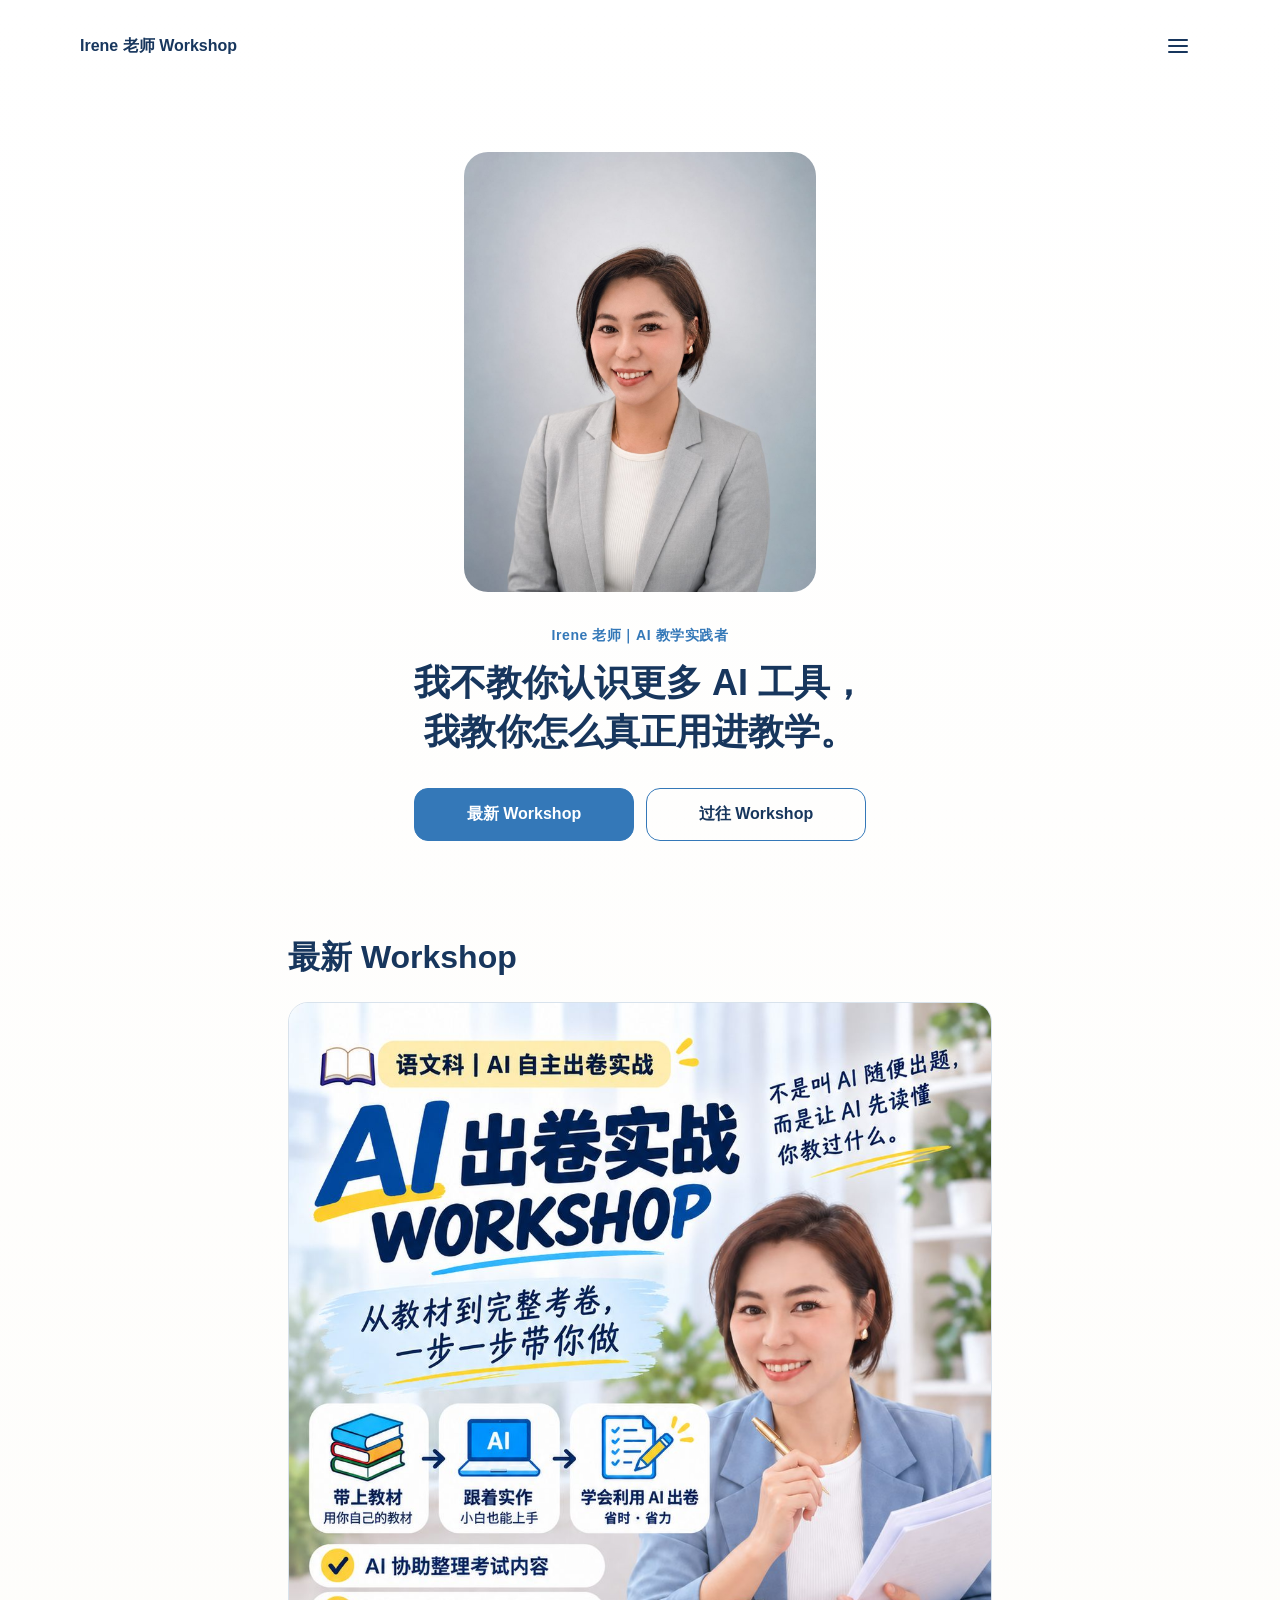
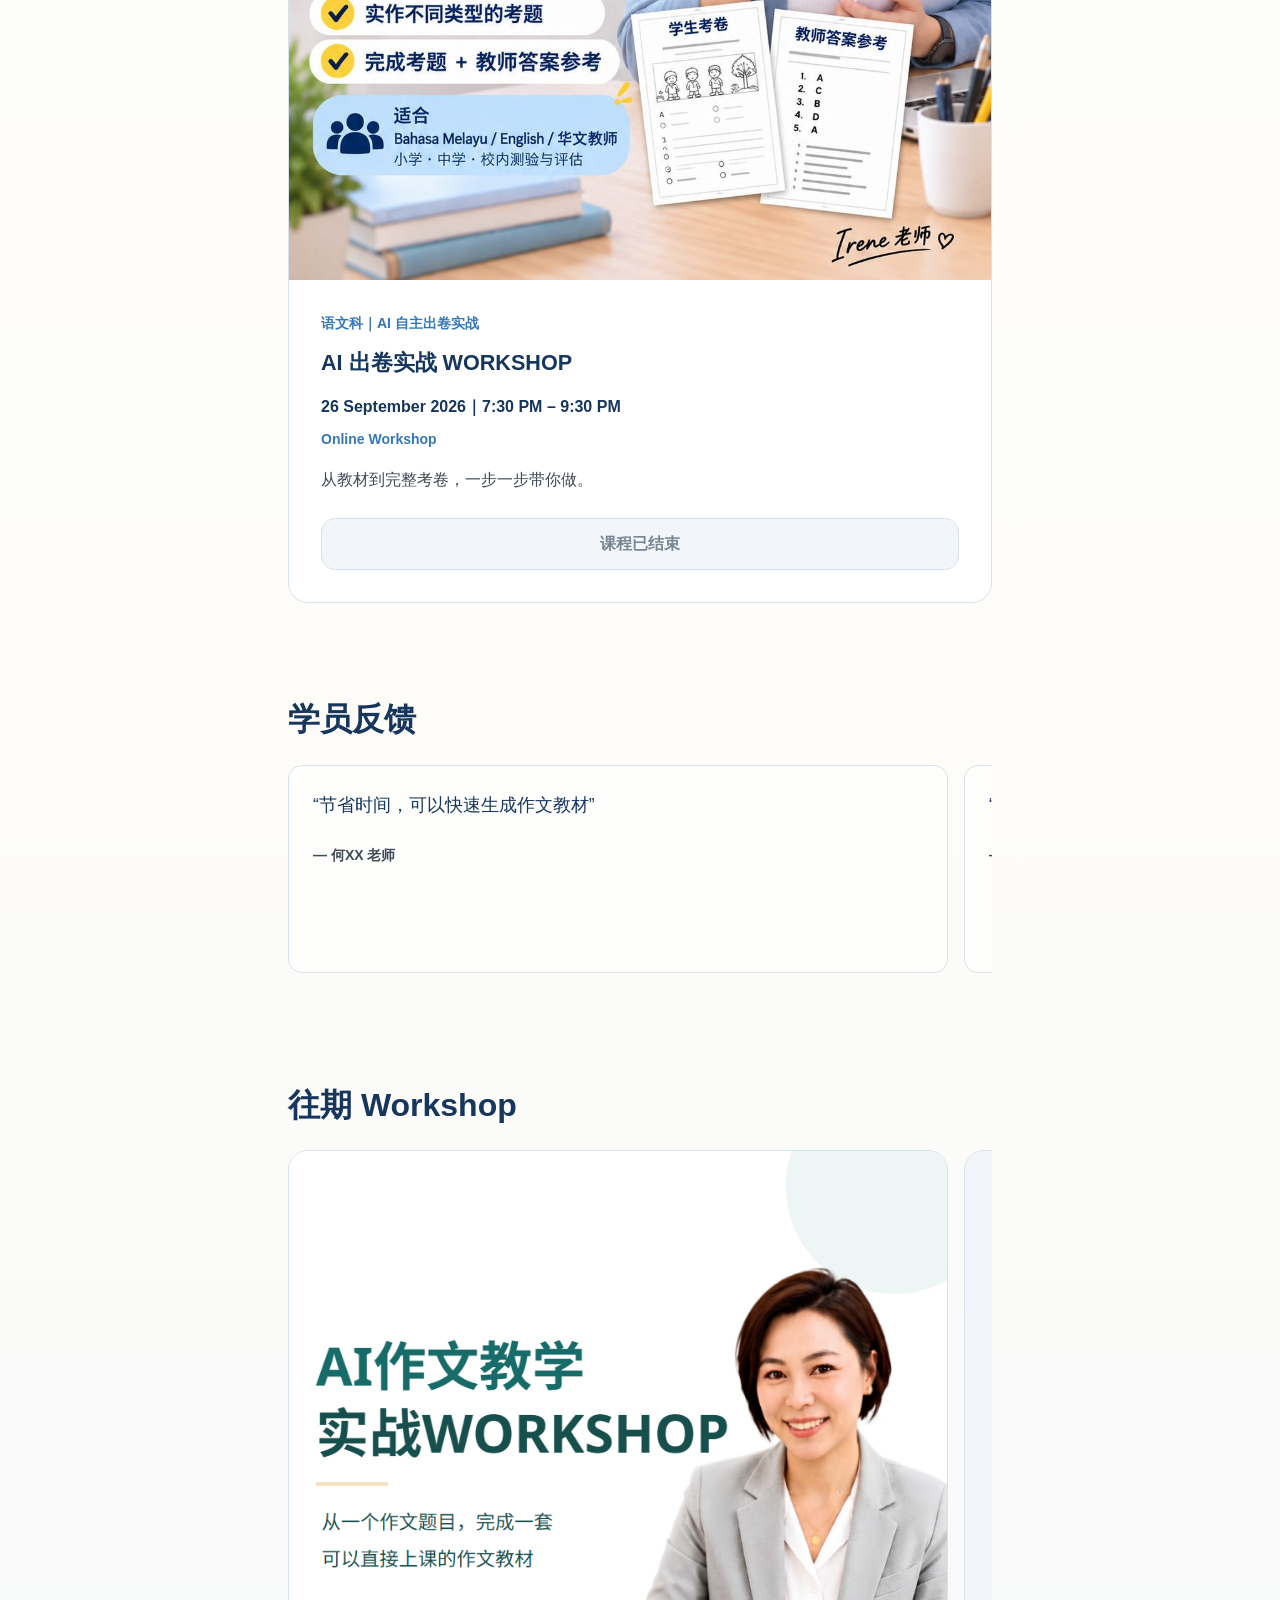
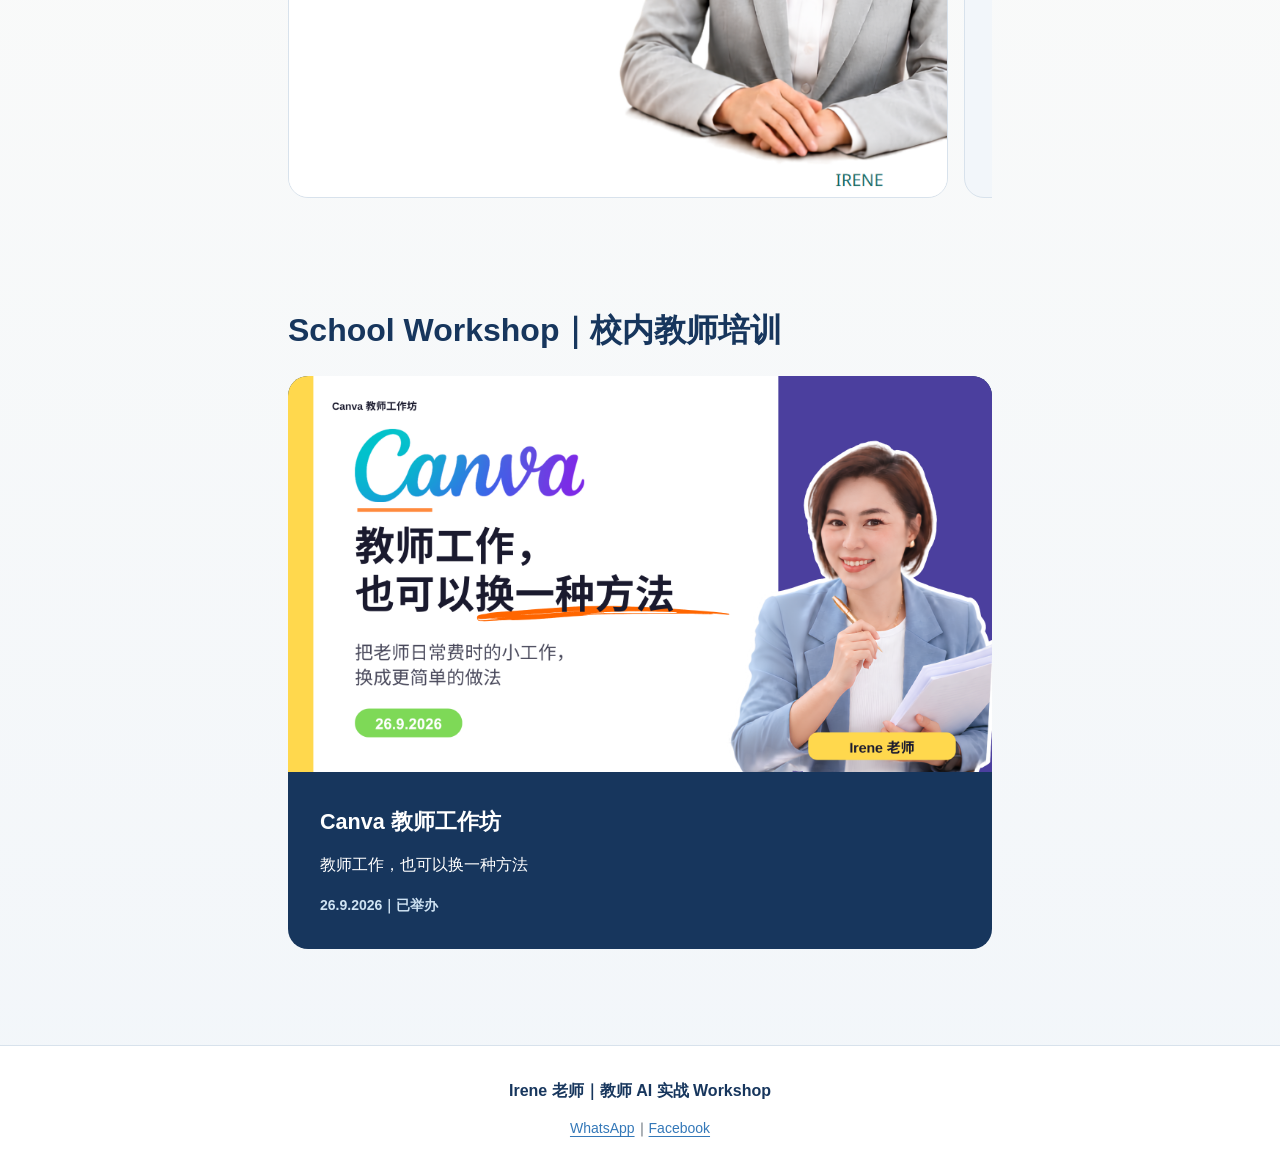
==== index.html @ 34b90b14 "content: close ended AI exam workshop" ====
<!doctype html>
<html lang="zh-Hans">
<head>
  <meta charset="UTF-8">
  <meta name="viewport" content="width=device-width, initial-scale=1">
  <meta name="description" content="Irene 老师 Workshop 网站">
  <title>Irene 老师 Workshop</title>
  <link rel="stylesheet" href="style.css?v=20260904-4">
  <script src="data.js?v=20260928-1" defer></script>
  <script src="registration.js?v=20260914-1" defer></script>
  <script src="script.js?v=20260928-2" defer></script>
</head>
<body>
  <a class="skip-link" href="#main-content">跳至主要内容</a>

  <header class="site-header">
    <div class="site-header__inner container">
      <a class="site-name" href="index.html" aria-label="Irene 老师 Workshop 首页">
        Irene 老师 Workshop
      </a>

      <button
        class="menu-toggle"
        type="button"
        aria-expanded="false"
        aria-controls="site-menu"
        aria-label="打开联系菜单"
        data-menu-toggle
      >
        <span aria-hidden="true"></span>
        <span aria-hidden="true"></span>
        <span aria-hidden="true"></span>
      </button>

      <nav class="contact-menu" id="site-menu" aria-label="联系方式" data-contact-menu hidden>
        <a href="#" data-contact="whatsapp">WhatsApp</a>
        <a href="#" data-contact="facebook">Facebook</a>
      </nav>
    </div>
  </header>

  <main id="main-content" class="site-main container">
    <h1 class="visually-hidden">Irene 老师 Workshop</h1>

    <section class="hero" data-section="hero">
      <div class="hero__media" data-hero-media></div>

      <div class="hero__content">
        <p class="hero__eyebrow" data-hero-eyebrow></p>
        <p class="hero__statement" data-hero-statement></p>

        <div class="hero__actions" data-hero-actions></div>
      </div>
    </section>

    <section class="section current-workshop" id="latest-workshop" data-section="current-workshop" hidden>
      <h2 class="section__title">最新 Workshop</h2>
      <div data-current-workshop></div>
    </section>

    <section class="section testimonials" data-section="testimonials" hidden>
      <h2 class="section__title">学员反馈</h2>
      <div class="testimonial-slider" data-testimonials></div>
    </section>

    <section class="section past-workshops" id="past-workshops" data-section="past-workshops" hidden>
      <h2 class="section__title">往期 Workshop</h2>
      <div class="workshop-slider" data-past-workshop-slider></div>
    </section>

    <section class="section school-workshops" data-section="school-workshops" hidden>
      <h2 class="section__title">School Workshop｜校内教师培训</h2>
      <div data-school-workshops></div>
    </section>
  </main>

  <footer class="site-footer" aria-label="页尾">
    <div class="site-footer__inner container" data-footer></div>
  </footer>
</body>
</html>
---- style.css ----
:root {
  --color-background: #fdfcf9;
  --color-surface: #ffffff;
  --color-surface-soft: #f2f6fa;
  --color-heading: #17365d;
  --color-text: #3f4a56;
  --color-accent: #3478b8;
  --color-border: #d8e2ec;
  --color-focus: #1f65a5;

  --font-sans: "Noto Sans SC", "PingFang SC", "Microsoft YaHei", Arial, sans-serif;
  --text-base: 1rem;
  --text-small: 0.875rem;
  --text-large: clamp(1.75rem, 7vw, 2.5rem);

  --space-1: 0.5rem;
  --space-2: 0.75rem;
  --space-3: 1rem;
  --space-4: 1.5rem;
  --space-5: 2rem;
  --space-6: 3rem;

  --radius-small: 0.5rem;
  --radius-medium: 0.875rem;
  --content-width: 70rem;
}

*,
*::before,
*::after {
  box-sizing: border-box;
}

html {
  min-width: 0;
  color-scheme: light;
  scroll-behavior: smooth;
}

body {
  min-width: 0;
  min-height: 100vh;
  margin: 0;
  overflow-x: hidden;
  background: linear-gradient(180deg, var(--color-surface) 0%, var(--color-background) 55%, var(--color-surface-soft) 100%);
  color: var(--color-text);
  font-family: var(--font-sans);
  font-size: var(--text-base);
  line-height: 1.65;
  text-rendering: optimizeLegibility;
}

img,
picture,
svg,
video {
  display: block;
  max-width: 100%;
  height: auto;
}

a {
  color: var(--color-accent);
  text-decoration-thickness: 0.08em;
  text-underline-offset: 0.18em;
}

button,
input,
select,
textarea {
  min-height: 2.75rem;
  font: inherit;
}

:focus-visible {
  outline: 0.1875rem solid var(--color-focus);
  outline-offset: 0.1875rem;
}

.container {
  width: min(100% - 2rem, var(--content-width));
  margin-inline: auto;
}

.site-header {
  position: relative;
  padding-block: var(--space-3);
}

.site-header__inner {
  position: relative;
  display: flex;
  align-items: center;
  justify-content: space-between;
  gap: var(--space-3);
}

.site-name {
  display: inline-flex;
  min-height: 2.75rem;
  align-items: center;
  color: var(--color-heading);
  font-weight: 700;
  text-decoration: none;
}

.site-main {
  min-height: 75vh;
  padding-block: var(--space-3) var(--space-6);
}

.site-footer {
  min-height: var(--space-5);
}

.skip-link {
  position: fixed;
  z-index: 10;
  inset-block-start: var(--space-2);
  inset-inline-start: var(--space-2);
  padding: var(--space-2) var(--space-3);
  border-radius: var(--radius-small);
  background: var(--color-heading);
  color: var(--color-surface);
  transform: translateY(-200%);
}

.skip-link:focus {
  transform: translateY(0);
}

.visually-hidden {
  position: absolute;
  width: 1px;
  height: 1px;
  padding: 0;
  margin: -1px;
  overflow: hidden;
  clip: rect(0, 0, 0, 0);
  white-space: nowrap;
  border: 0;
}

.menu-toggle {
  display: inline-grid;
  width: 2.75rem;
  min-height: 2.75rem;
  padding: 0.7rem;
  border: 1px solid transparent;
  border-radius: var(--radius-small);
  background: transparent;
  cursor: pointer;
  place-content: center;
  gap: 0.25rem;
}

.menu-toggle:hover {
  background: var(--color-surface-soft);
}

.menu-toggle span {
  display: block;
  width: 1.25rem;
  height: 0.125rem;
  border-radius: 999px;
  background: var(--color-heading);
}

.contact-menu {
  position: absolute;
  z-index: 5;
  inset-block-start: calc(100% + var(--space-1));
  inset-inline-end: var(--space-3);
  display: grid;
  min-width: 10rem;
  padding: var(--space-1);
  border: 1px solid var(--color-border);
  border-radius: var(--radius-medium);
  background: var(--color-surface);
}

.contact-menu[hidden] {
  display: none;
}

.contact-menu a {
  display: flex;
  min-height: 2.75rem;
  align-items: center;
  padding-inline: var(--space-3);
  border-radius: var(--radius-small);
  color: var(--color-heading);
  text-decoration: none;
}

.contact-menu a:hover {
  background: var(--color-surface-soft);
}

.contact-menu a[aria-disabled="true"] {
  color: #788592;
  cursor: not-allowed;
}

.hero {
  display: grid;
  gap: var(--space-5);
  align-items: center;
  padding-block: var(--space-2) var(--space-6);
  text-align: center;
}

.hero__media {
  width: min(78vw, 20rem);
  margin-inline: auto;
}

.hero__image,
.hero__placeholder {
  width: 100%;
  aspect-ratio: 4 / 5;
  border-radius: 1.5rem;
}

.hero__image {
  object-fit: contain;
  object-position: center bottom;
}

.hero__placeholder {
  display: grid;
  border: 1px dashed var(--color-border);
  background: linear-gradient(160deg, var(--color-surface) 0%, var(--color-surface-soft) 100%);
  color: #788592;
  font-size: var(--text-small);
  place-items: center;
}

.hero__content {
  max-width: 38rem;
  margin-inline: auto;
}

.hero__eyebrow {
  margin: 0 0 var(--space-2);
  color: var(--color-accent);
  font-size: var(--text-small);
  font-weight: 700;
  letter-spacing: 0.04em;
}

.hero__statement {
  margin: 0;
  color: var(--color-heading);
  font-size: clamp(1.25rem, 6vw, 2.25rem);
  font-weight: 750;
  line-height: 1.35;
  white-space: pre;
}

.hero__actions {
  display: grid;
  gap: var(--space-2);
  margin-block-start: var(--space-5);
}

.button {
  display: inline-flex;
  min-height: 3rem;
  align-items: center;
  justify-content: center;
  padding: 0.75rem 1.25rem;
  border: 1px solid var(--color-accent);
  border-radius: var(--radius-medium);
  font-weight: 700;
  text-decoration: none;
}

.button--primary {
  background: var(--color-accent);
  color: var(--color-surface);
}

.button--secondary {
  background: transparent;
  color: var(--color-heading);
}

.button--disabled {
  border-color: var(--color-border);
  background: var(--color-surface-soft);
  color: #788592;
  cursor: not-allowed;
}

.section {
  padding-block: var(--space-6);
}

.section__title {
  margin: 0 0 var(--space-4);
  color: var(--color-heading);
  font-size: clamp(1.5rem, 6vw, 2rem);
  line-height: 1.3;
}

.current-workshop {
  max-width: 44rem;
  margin-inline: auto;
}

.workshop-card {
  overflow: hidden;
  border: 1px solid var(--color-border);
  border-radius: 1.25rem;
  background: var(--color-surface);
}

.workshop-card__media {
  background: var(--color-surface-soft);
}

.workshop-card__image {
  width: 100%;
  height: auto;
}

.workshop-card__placeholder {
  display: grid;
  min-height: 16rem;
  padding: var(--space-4);
  background: linear-gradient(150deg, #f7fafc 0%, #e6eef6 100%);
  color: #788592;
  font-size: var(--text-small);
  place-items: center;
}

.workshop-card__body {
  padding: var(--space-4);
}

.workshop-card__label {
  margin: 0 0 var(--space-2);
  color: var(--color-accent);
  font-size: var(--text-small);
  font-weight: 750;
}

.workshop-card__title {
  margin: 0 0 var(--space-3);
  color: var(--color-heading);
  font-size: 1.35rem;
  line-height: 1.4;
}

.workshop-card__schedule,
.workshop-card__mode {
  margin: 0;
  color: var(--color-heading);
  font-weight: 650;
}

.workshop-card__mode {
  margin-block-start: var(--space-1);
  color: var(--color-accent);
  font-size: var(--text-small);
}

.workshop-card__summary {
  margin: var(--space-3) 0 0;
}

.workshop-price {
  display: grid;
  gap: 0.15rem;
  margin-block-start: var(--space-4);
  padding: var(--space-3);
  border-radius: var(--radius-medium);
  background: var(--color-surface-soft);
}

.workshop-price p,
.detail-price p,
.payment-price p {
  margin: 0;
}

.workshop-price__main,
.detail-price__main,
.payment-price__main {
  display: flex;
  align-items: baseline;
  gap: var(--space-2);
  color: var(--color-heading);
}

.workshop-price__main strong,
.detail-price__main strong,
.payment-price__main strong {
  color: var(--color-accent);
  font-size: 1.75rem;
  line-height: 1.2;
}

.workshop-price__deadline,
.detail-price__deadline,
.payment-price__deadline {
  color: var(--color-accent);
  font-size: var(--text-small);
  font-weight: 700;
}

.workshop-price__regular,
.detail-price__regular,
.payment-price__regular {
  color: #64717e;
  font-size: var(--text-small);
}

.workshop-card__action {
  width: 100%;
  margin-block-start: var(--space-4);
}

.testimonials {
  max-width: 44rem;
  margin-inline: auto;
}

.testimonial-slider {
  display: grid;
  grid-auto-columns: calc(100% - 2.75rem);
  grid-auto-flow: column;
  gap: var(--space-3);
  overflow-x: auto;
  padding-block-end: var(--space-3);
  overscroll-behavior-inline: contain;
  scroll-snap-type: inline mandatory;
  scrollbar-width: thin;
  scrollbar-color: var(--color-border) transparent;
}

.testimonial-card {
  min-height: 13rem;
  margin: 0;
  padding: var(--space-4);
  border: 1px solid var(--color-border);
  border-radius: var(--radius-medium);
  background: rgba(255, 255, 255, 0.72);
  scroll-snap-align: start;
}

.testimonial-card__quote {
  margin: 0;
  color: var(--color-heading);
  font-size: 1.1rem;
  line-height: 1.75;
}

.testimonial-card__author {
  margin-block-start: var(--space-4);
  color: var(--color-text);
  font-size: var(--text-small);
  font-weight: 700;
}

.past-workshops,
.school-workshops {
  max-width: 44rem;
  margin-inline: auto;
}

.workshop-slider {
  display: grid;
  grid-auto-columns: calc(100% - 2.75rem);
  grid-auto-flow: column;
  gap: var(--space-3);
  overflow-x: auto;
  padding-block-end: var(--space-3);
  overscroll-behavior-inline: contain;
  scroll-snap-type: inline mandatory;
  scrollbar-width: thin;
  scrollbar-color: var(--color-border) transparent;
}

.workshop-slider > * {
  scroll-snap-align: start;
}

.past-workshop-poster {
  overflow: hidden;
  border: 1px solid var(--color-border);
  border-radius: 1.25rem;
  background: var(--color-surface);
}

.past-workshop-poster__image {
  width: 100%;
  height: auto;
}

.view-more-card {
  display: flex;
  min-height: 18rem;
  align-items: center;
  justify-content: center;
  padding: var(--space-4);
  border: 1px solid var(--color-border);
  border-radius: 1.25rem;
  background: var(--color-surface-soft);
  color: var(--color-heading);
  font-weight: 700;
  text-align: center;
  text-decoration: none;
}

.school-card {
  overflow: hidden;
  border-radius: 1.25rem;
  background: var(--color-heading);
  color: var(--color-surface);
}

.school-card__image {
  width: 100%;
  height: auto;
}

.school-card__placeholder {
  display: grid;
  min-height: 18rem;
  padding: var(--space-4);
  background: linear-gradient(145deg, #dce8f2 0%, #b8cede 100%);
  color: var(--color-heading);
  place-items: center;
}

.school-card__body {
  padding: var(--space-4);
}

.school-card__title {
  margin: 0;
  color: var(--color-surface);
  font-size: 1.35rem;
}

.school-card__topic {
  margin: var(--space-2) 0 0;
}

.school-card__meta {
  margin: var(--space-3) 0 0;
  color: #cfe3f3;
  font-size: var(--text-small);
  font-weight: 700;
}

.site-footer {
  border-block-start: 1px solid var(--color-border);
  background: var(--color-surface);
}

.site-footer__inner {
  padding-block: var(--space-5);
  text-align: center;
}

.site-footer__tagline {
  margin: 0;
  color: var(--color-heading);
  font-weight: 700;
}

.site-footer__links {
  margin-block-start: var(--space-2);
  font-size: var(--text-small);
}

.site-footer__links a[aria-disabled="true"],
.registration-contact a[aria-disabled="true"] {
  color: #788592;
  cursor: not-allowed;
}

.back-link {
  display: inline-flex;
  min-height: 2.75rem;
  align-items: center;
  color: var(--color-heading);
  font-weight: 700;
  text-decoration: none;
}

.page-heading {
  margin-block-end: var(--space-5);
}

.page-heading h1,
.workshop-intro h1 {
  margin: 0;
  color: var(--color-heading);
  font-size: var(--text-large);
  line-height: 1.3;
}

.past-workshop-list {
  display: grid;
  gap: var(--space-4);
}

.page-end-link {
  margin-block-start: var(--space-6);
}

.page-end-link .button {
  width: 100%;
}

.workshop-page {
  max-width: 50rem;
}

.workshop-intro {
  padding-block: var(--space-3) var(--space-6);
}

.workshop-intro__poster {
  overflow: hidden;
  margin-block-end: var(--space-5);
  border: 1px solid var(--color-border);
  border-radius: 1.25rem;
  background: var(--color-surface);
}

.workshop-intro__label {
  margin: 0 0 var(--space-2);
  color: var(--color-accent);
  font-size: var(--text-small);
  font-weight: 750;
}

.workshop-intro__subtitle {
  margin: var(--space-3) 0 0;
  color: var(--color-heading);
  font-weight: 700;
}

.workshop-intro__claim {
  margin: var(--space-4) 0 0;
  color: var(--color-accent);
  font-size: clamp(1.15rem, 5vw, 1.5rem);
  font-weight: 750;
  line-height: 1.45;
}

.workshop-intro__supporting-claim {
  max-width: 34rem;
  margin: var(--space-2) 0 0;
  color: var(--color-text-muted);
  font-size: var(--text-small);
  line-height: 1.55;
}

.workshop-meta {
  display: grid;
  grid-template-columns: repeat(2, minmax(0, 1fr));
  gap: var(--space-3);
  margin-block: var(--space-5);
}

.workshop-meta div {
  padding: var(--space-3);
  border-radius: var(--radius-medium);
  background: var(--color-surface-soft);
}

.workshop-meta dt {
  color: #64717e;
  font-size: var(--text-small);
}

.workshop-meta dd {
  margin: var(--space-1) 0 0;
  color: var(--color-heading);
  font-weight: 700;
}

.workshop-intro__action {
  width: 100%;
  margin-block-start: var(--space-4);
}

.detail-price,
.payment-price {
  display: grid;
  gap: var(--space-1);
  padding: var(--space-4);
  border: 1px solid var(--color-border);
  border-radius: var(--radius-medium);
  background: var(--color-surface);
}

.detail-price__main strong {
  font-size: 2rem;
}

.detail-section {
  padding-block: var(--space-5);
}

.detail-section h2,
.registration-section h2 {
  margin: 0 0 var(--space-4);
  color: var(--color-heading);
  font-size: 1.5rem;
  line-height: 1.35;
}

.detail-section p {
  margin: 0;
}

.detail-section .detail-note {
  margin-block-start: var(--space-4);
  padding: var(--space-3);
  border-radius: var(--radius-medium);
  background: var(--color-surface-soft);
  font-size: var(--text-small);
}

.detail-list {
  display: grid;
  gap: var(--space-2);
  margin: 0;
  padding-inline-start: 1.4rem;
}

.detail-testimonials {
  display: grid;
  gap: var(--space-3);
}

.detail-testimonial {
  margin: 0;
  padding: var(--space-4);
  border-inline-start: 0.25rem solid var(--color-accent);
  border-radius: 0 var(--radius-medium) var(--radius-medium) 0;
  background: var(--color-surface);
}

.detail-testimonial p,
.detail-testimonial footer {
  margin: 0;
}

.faq-list {
  display: grid;
  gap: var(--space-2);
}

.faq-item {
  border: 1px solid var(--color-border);
  border-radius: var(--radius-medium);
  background: var(--color-surface);
}

.faq-item summary {
  padding: var(--space-3);
  color: var(--color-heading);
  font-weight: 700;
  cursor: pointer;
}

.faq-item p {
  padding: 0 var(--space-3) var(--space-3);
}

.detail-testimonial footer {
  margin-block-start: var(--space-3);
  font-size: var(--text-small);
  font-weight: 700;
}

.registration-section {
  margin-inline: calc(var(--space-3) * -1);
  margin-block-start: var(--space-5);
  padding: var(--space-5) var(--space-3);
  border-radius: 1.25rem;
  background: var(--color-surface-soft);
  scroll-margin-block-start: var(--space-3);
}

.registration-closed {
  margin-block-start: var(--space-5);
  padding: var(--space-5) var(--space-4);
  border-radius: var(--radius-medium);
  background: var(--color-surface-soft);
  text-align: center;
}

.registration-closed h2,
.registration-closed p {
  margin: 0;
}

.registration-closed h2 {
  color: var(--color-heading);
}

.registration-closed p {
  margin-block-start: var(--space-2);
}

.registration-form {
  display: grid;
  gap: var(--space-4);
}

.registration-section__intro {
  margin-block-end: var(--space-5);
}

.registration-section__intro p {
  margin: 0;
}

.form-field {
  display: grid;
  gap: var(--space-2);
}

.form-field > label:first-child {
  color: var(--color-heading);
  font-weight: 700;
}

.optional {
  color: #64717e;
  font-size: var(--text-small);
  font-weight: 400;
}

.form-field input[type="text"],
.form-field input[type="tel"] {
  width: 100%;
  padding: 0.75rem;
  border: 1px solid #aebdca;
  border-radius: var(--radius-small);
  background: var(--color-surface);
  color: var(--color-text);
}

.field-reminder,
.field-note {
  margin: 0;
}

.field-reminder {
  color: var(--color-heading);
  font-size: var(--text-small);
  font-weight: 700;
}

.field-note {
  color: #596775;
  font-size: 0.8125rem;
}

.payment-panel {
  padding: var(--space-4);
  border: 1px solid var(--color-border);
  border-radius: var(--radius-medium);
  background: var(--color-surface);
}

.payment-panel h3,
.payment-panel p {
  margin: 0;
}

.payment-panel p + p {
  margin-block-start: var(--space-2);
}

.qr-placeholder {
  display: grid;
  width: min(100%, 16rem);
  min-height: 16rem;
  margin-block: var(--space-3);
  border: 1px dashed #aebdca;
  border-radius: var(--radius-medium);
  background: var(--color-surface-soft);
  color: #788592;
  place-items: center;
}

.qr-placeholder img {
  width: 100%;
  height: auto;
  border-radius: var(--radius-medium);
}

.file-select-label {
  display: inline-flex;
  min-height: 2.75rem;
  align-items: center;
  justify-content: center;
  padding: 0.65rem 1rem;
  border: 1px solid var(--color-accent);
  border-radius: var(--radius-small);
  background: var(--color-surface);
  color: var(--color-heading);
  cursor: pointer;
  font-weight: 700;
}

.file-status {
  display: flex;
  align-items: center;
  justify-content: space-between;
  gap: var(--space-2);
  padding: var(--space-2) var(--space-3);
  border-radius: var(--radius-small);
  background: var(--color-surface);
  overflow-wrap: anywhere;
}

.file-status[hidden] {
  display: none;
}

.text-button {
  flex: none;
  min-height: 2.75rem;
  padding-inline: var(--space-2);
  border: 0;
  background: transparent;
  color: #9b3e3e;
  cursor: pointer;
  text-decoration: underline;
}

.submit-button {
  width: 100%;
}

.submit-button:disabled {
  cursor: wait;
  opacity: 0.72;
}

.honeypot {
  position: absolute;
  left: -10000px;
  width: 1px;
  height: 1px;
  overflow: hidden;
}

.registration-response-frame {
  display: none;
}

.form-message {
  border-radius: var(--radius-medium);
}

.form-message--error,
.form-message--success {
  padding: var(--space-3);
}

.form-message--error {
  background: #fff0f0;
  color: #842f2f;
}

.form-message--success {
  background: #edf7f1;
  color: #245c3b;
}

.form-message--success p {
  margin: var(--space-2) 0 0;
}

.registration-contact {
  margin: var(--space-4) 0 0;
  font-size: var(--text-small);
  text-align: center;
}

.is-ready .hero {
  animation: hero-fade-in 400ms ease-out both;
}

@keyframes hero-fade-in {
  from {
    opacity: 0;
    transform: translateY(0.35rem);
  }

  to {
    opacity: 1;
    transform: translateY(0);
  }
}

@media (min-width: 48rem) {
  .container {
    width: min(100% - 4rem, var(--content-width));
  }

  .site-header {
    padding-block: var(--space-4);
  }

  .site-main {
    padding-block: var(--space-6);
  }

  .hero {
    max-width: 56rem;
    margin-inline: auto;
  }

  .hero__media {
    width: min(44vw, 22rem);
  }

  .hero__actions {
    grid-template-columns: repeat(2, minmax(0, 1fr));
    max-width: 30rem;
    margin-inline: auto;
    margin-block-start: var(--space-5);
  }

  .workshop-card__body {
    padding: var(--space-5);
  }

  .workshop-intro {
    display: grid;
    grid-template-columns: minmax(18rem, 0.9fr) minmax(0, 1.1fr);
    align-items: start;
    gap: var(--space-5);
  }

  .workshop-intro__poster {
    margin-block-end: 0;
  }

  .school-card__body,
  .registration-section {
    padding: var(--space-5);
  }

  .registration-section {
    margin-inline: 0;
  }

  .page-end-link .button,
  .workshop-intro__action,
  .submit-button {
    width: auto;
  }
}

@media (prefers-reduced-motion: reduce) {
  html {
    scroll-behavior: auto;
  }

  .is-ready .hero {
    animation: none;
  }
}
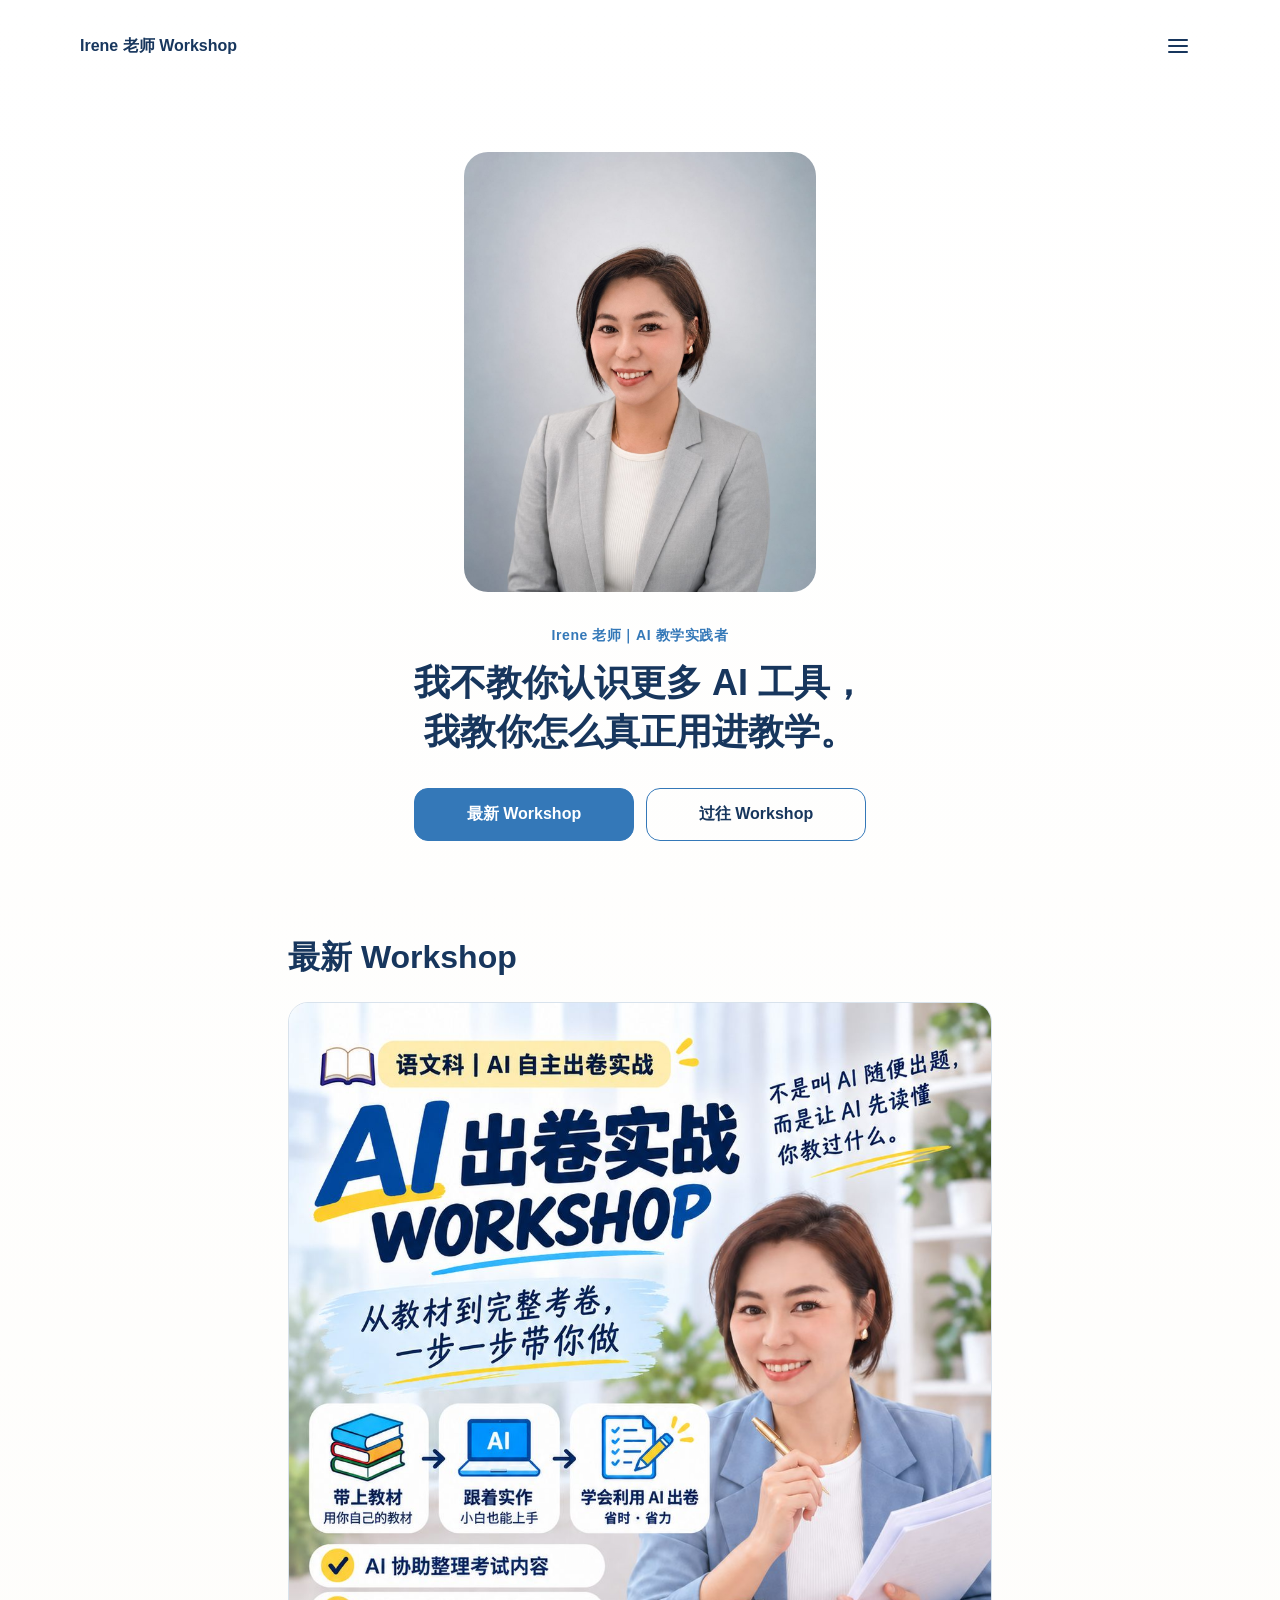
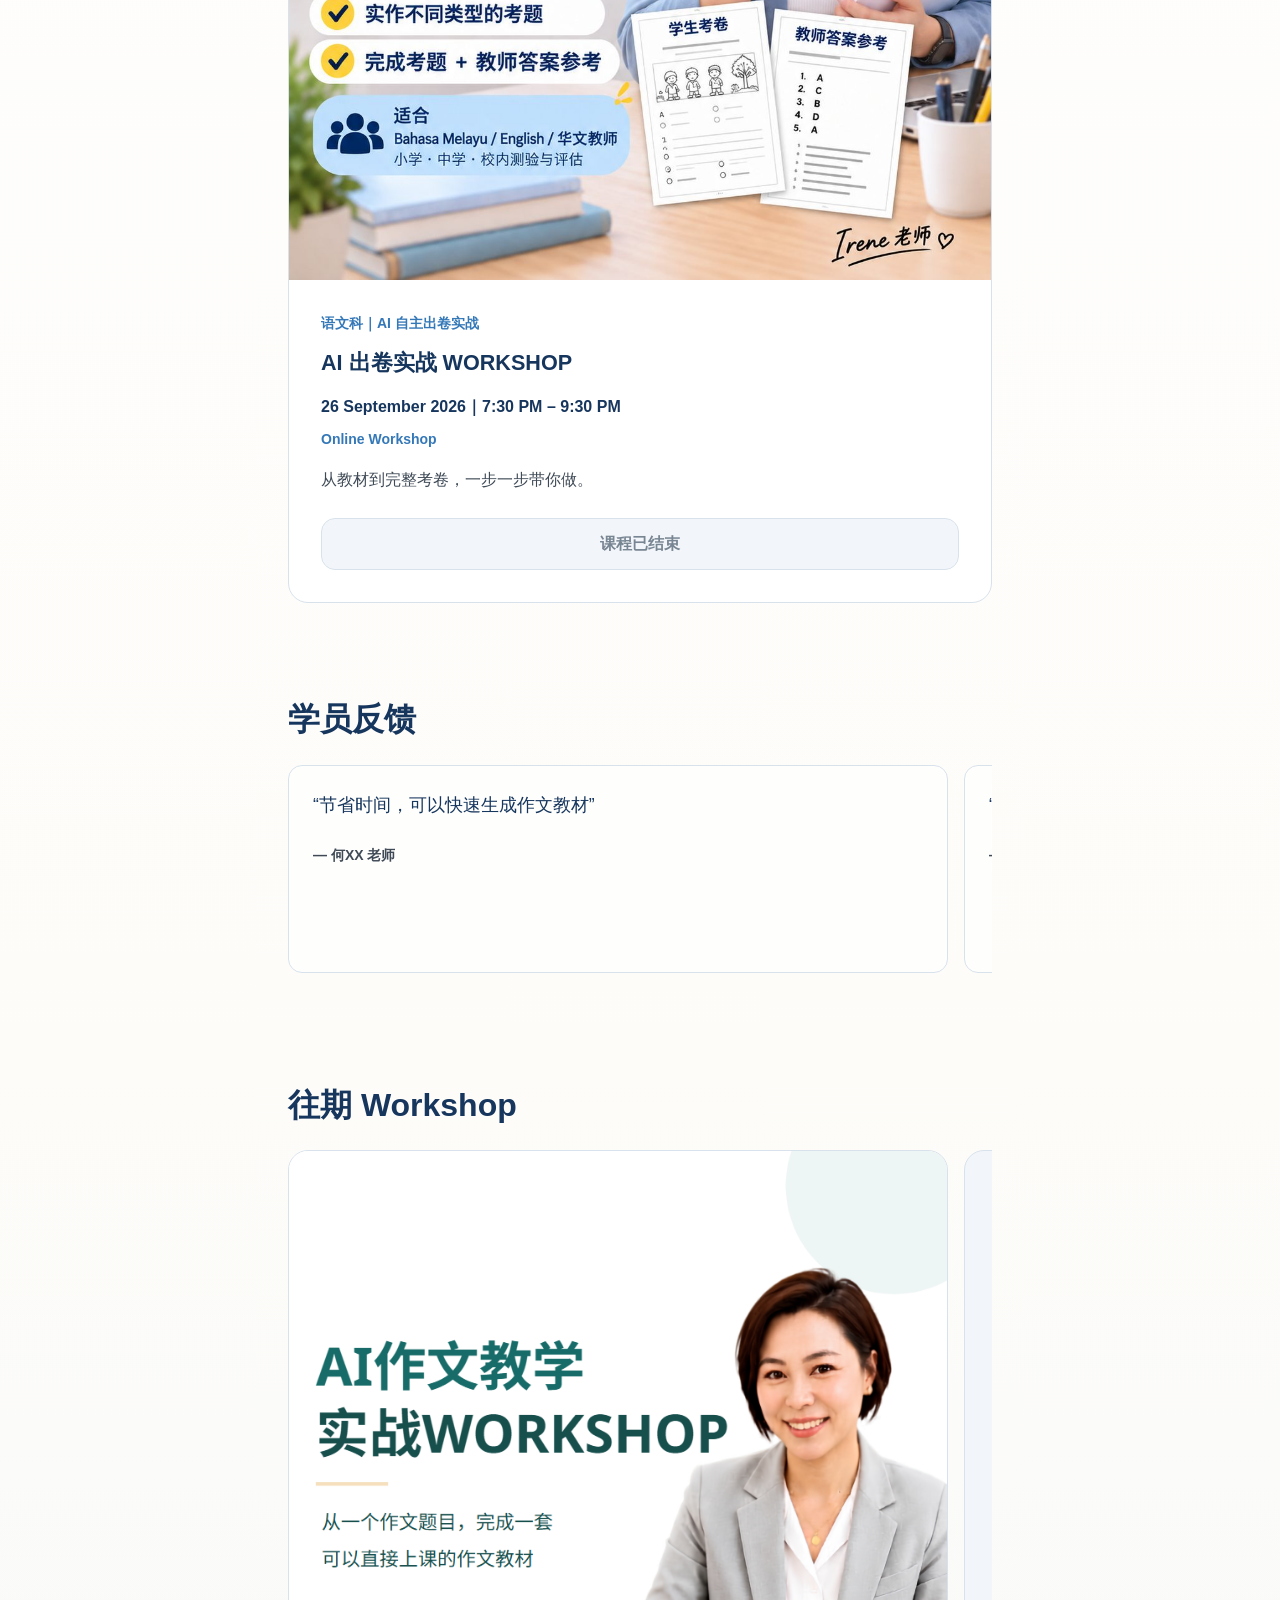
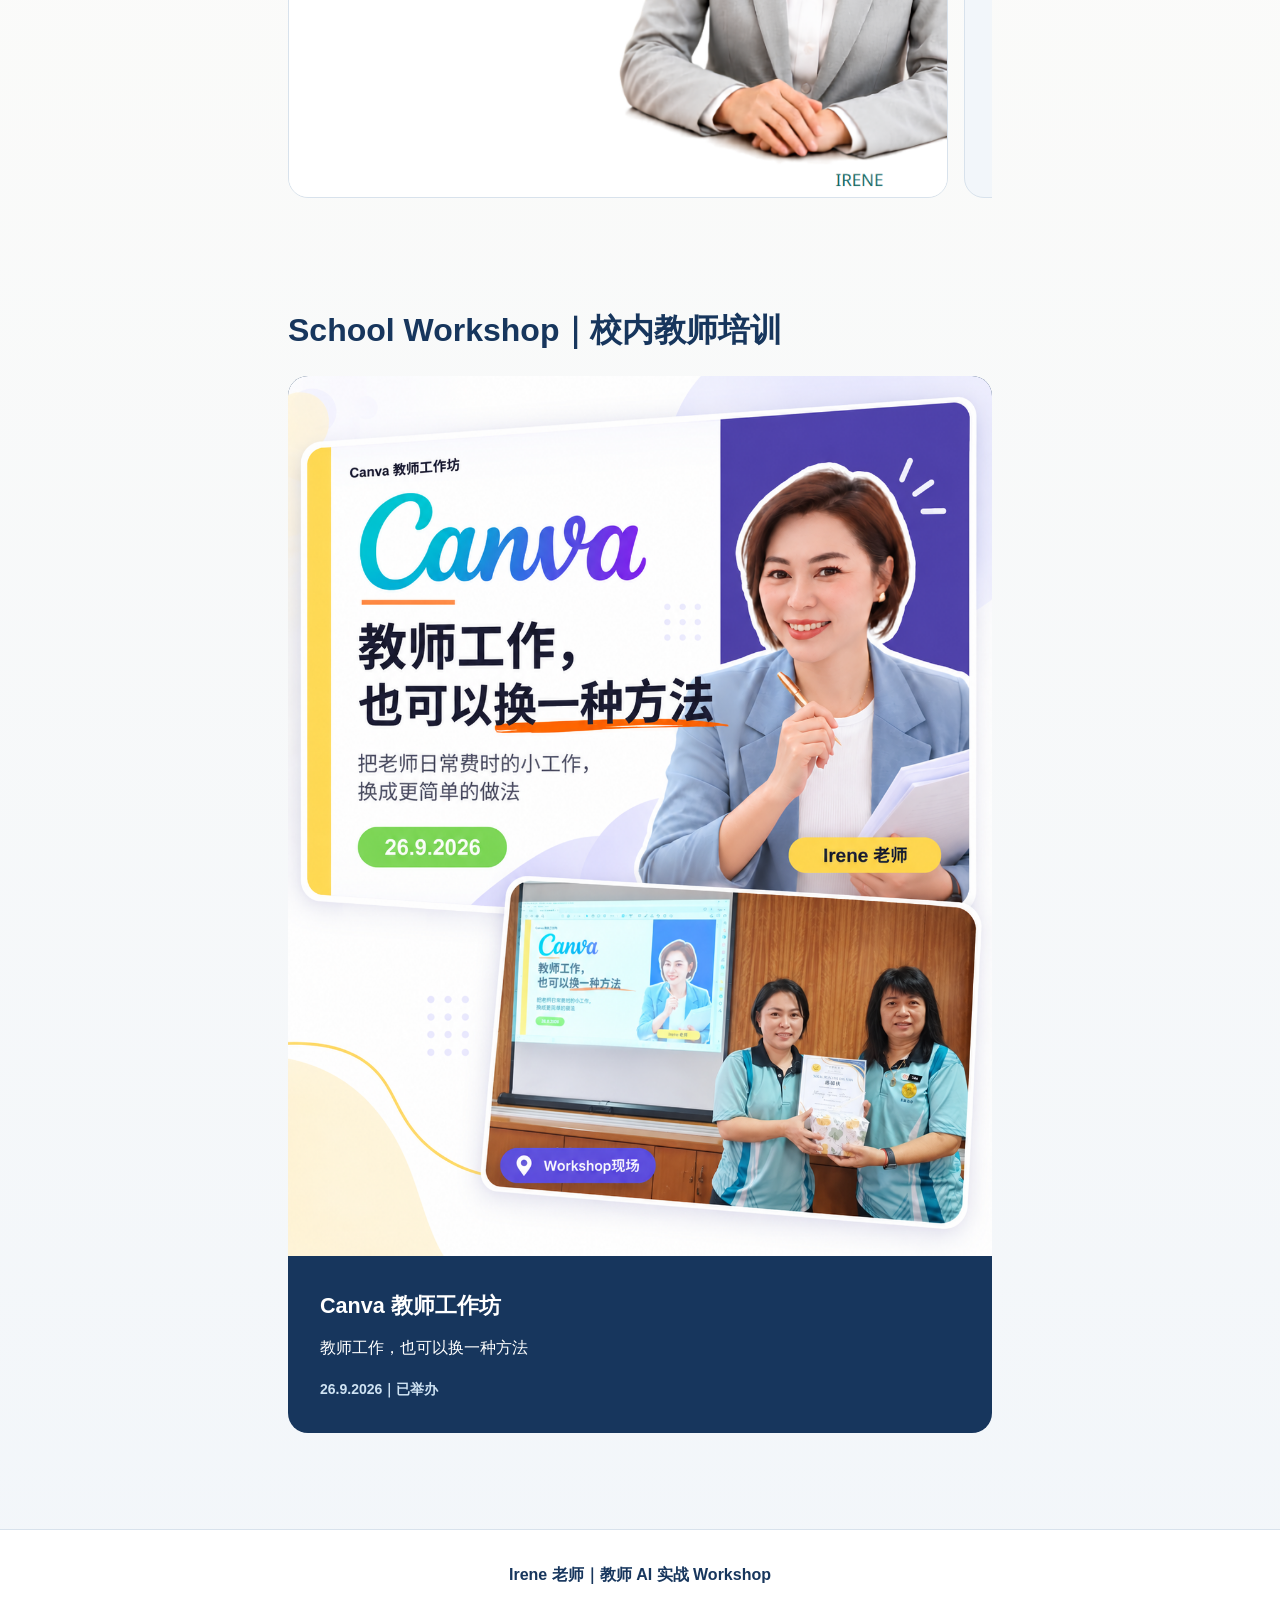
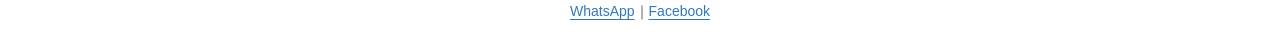
==== commit 72760c98: "content: update school workshop cover" ====
--- a/index.html
+++ b/index.html
@@ -6,7 +6,7 @@
   <meta name="description" content="Irene 老师 Workshop 网站">
   <title>Irene 老师 Workshop</title>
   <link rel="stylesheet" href="style.css?v=20260904-4">
-  <script src="data.js?v=20260928-1" defer></script>
+  <script src="data.js?v=20260928-3" defer></script>
   <script src="registration.js?v=20260914-1" defer></script>
   <script src="script.js?v=20260928-2" defer></script>
 </head>
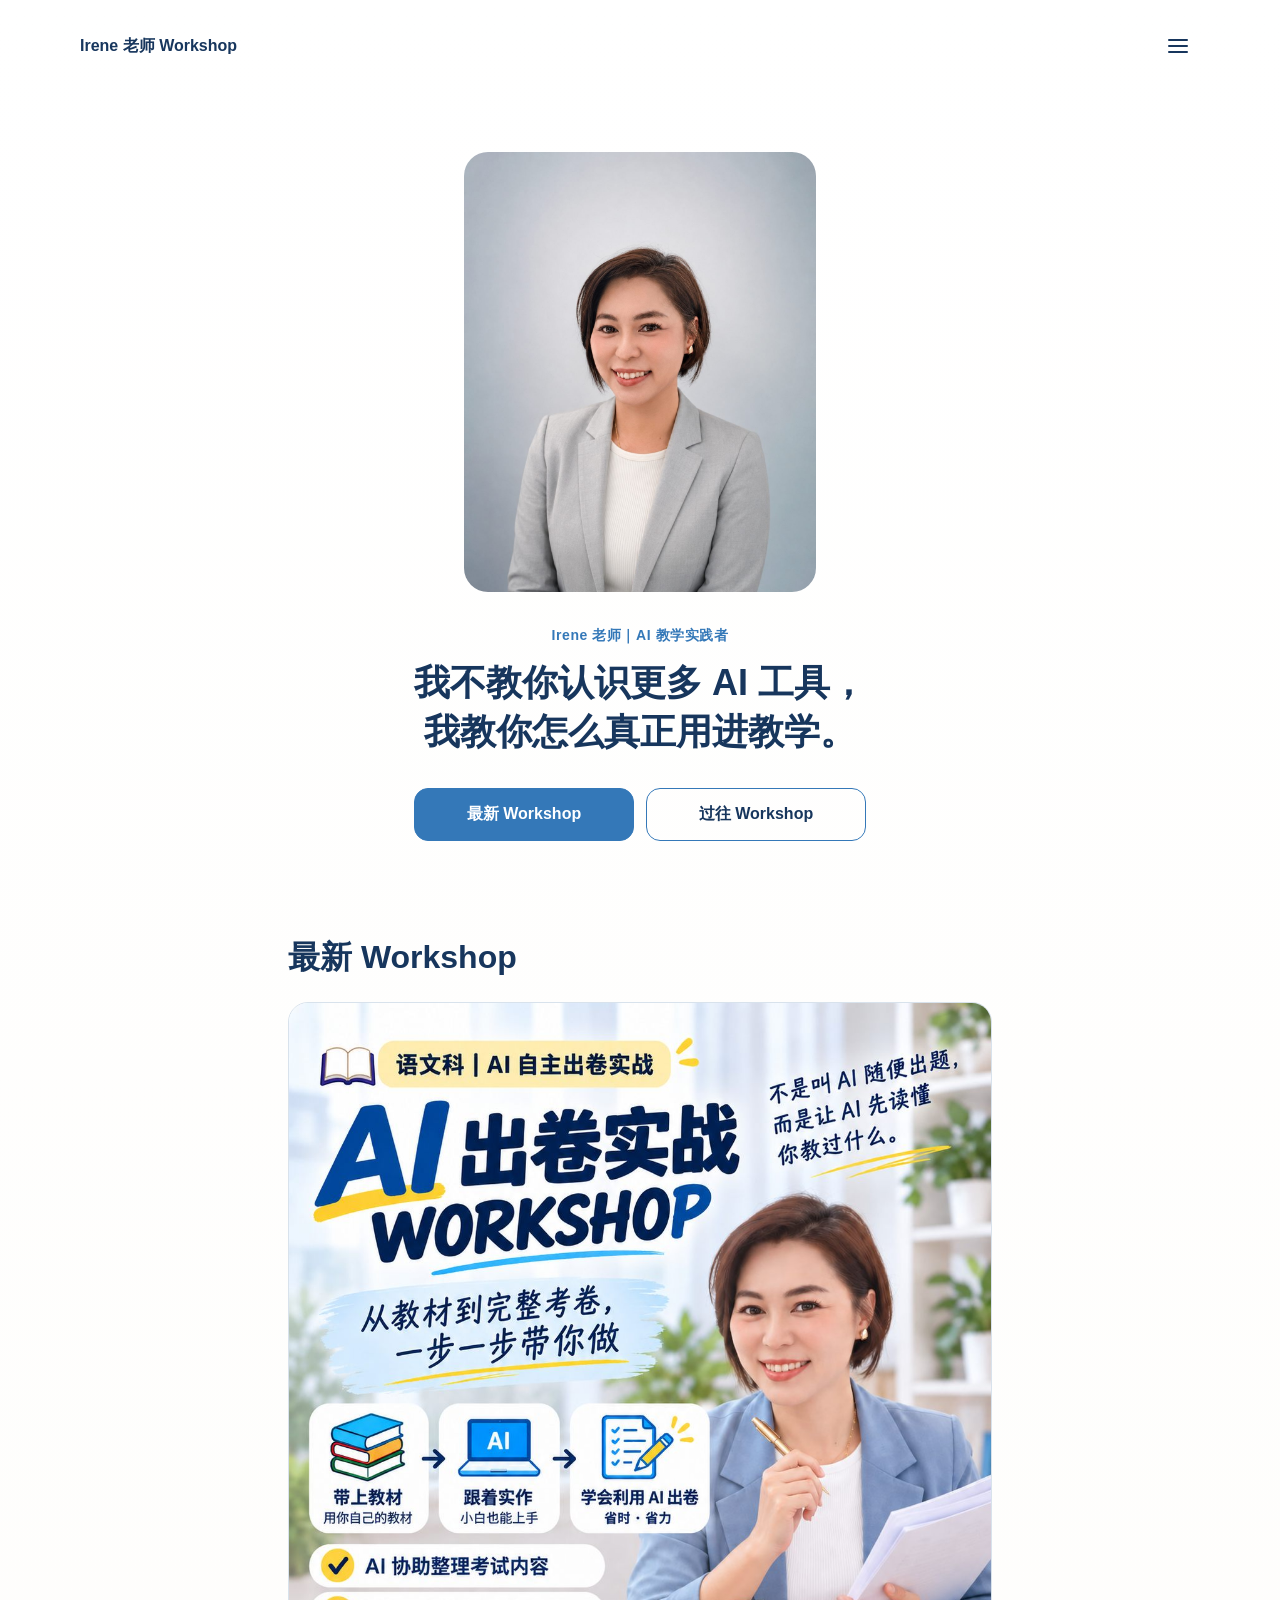
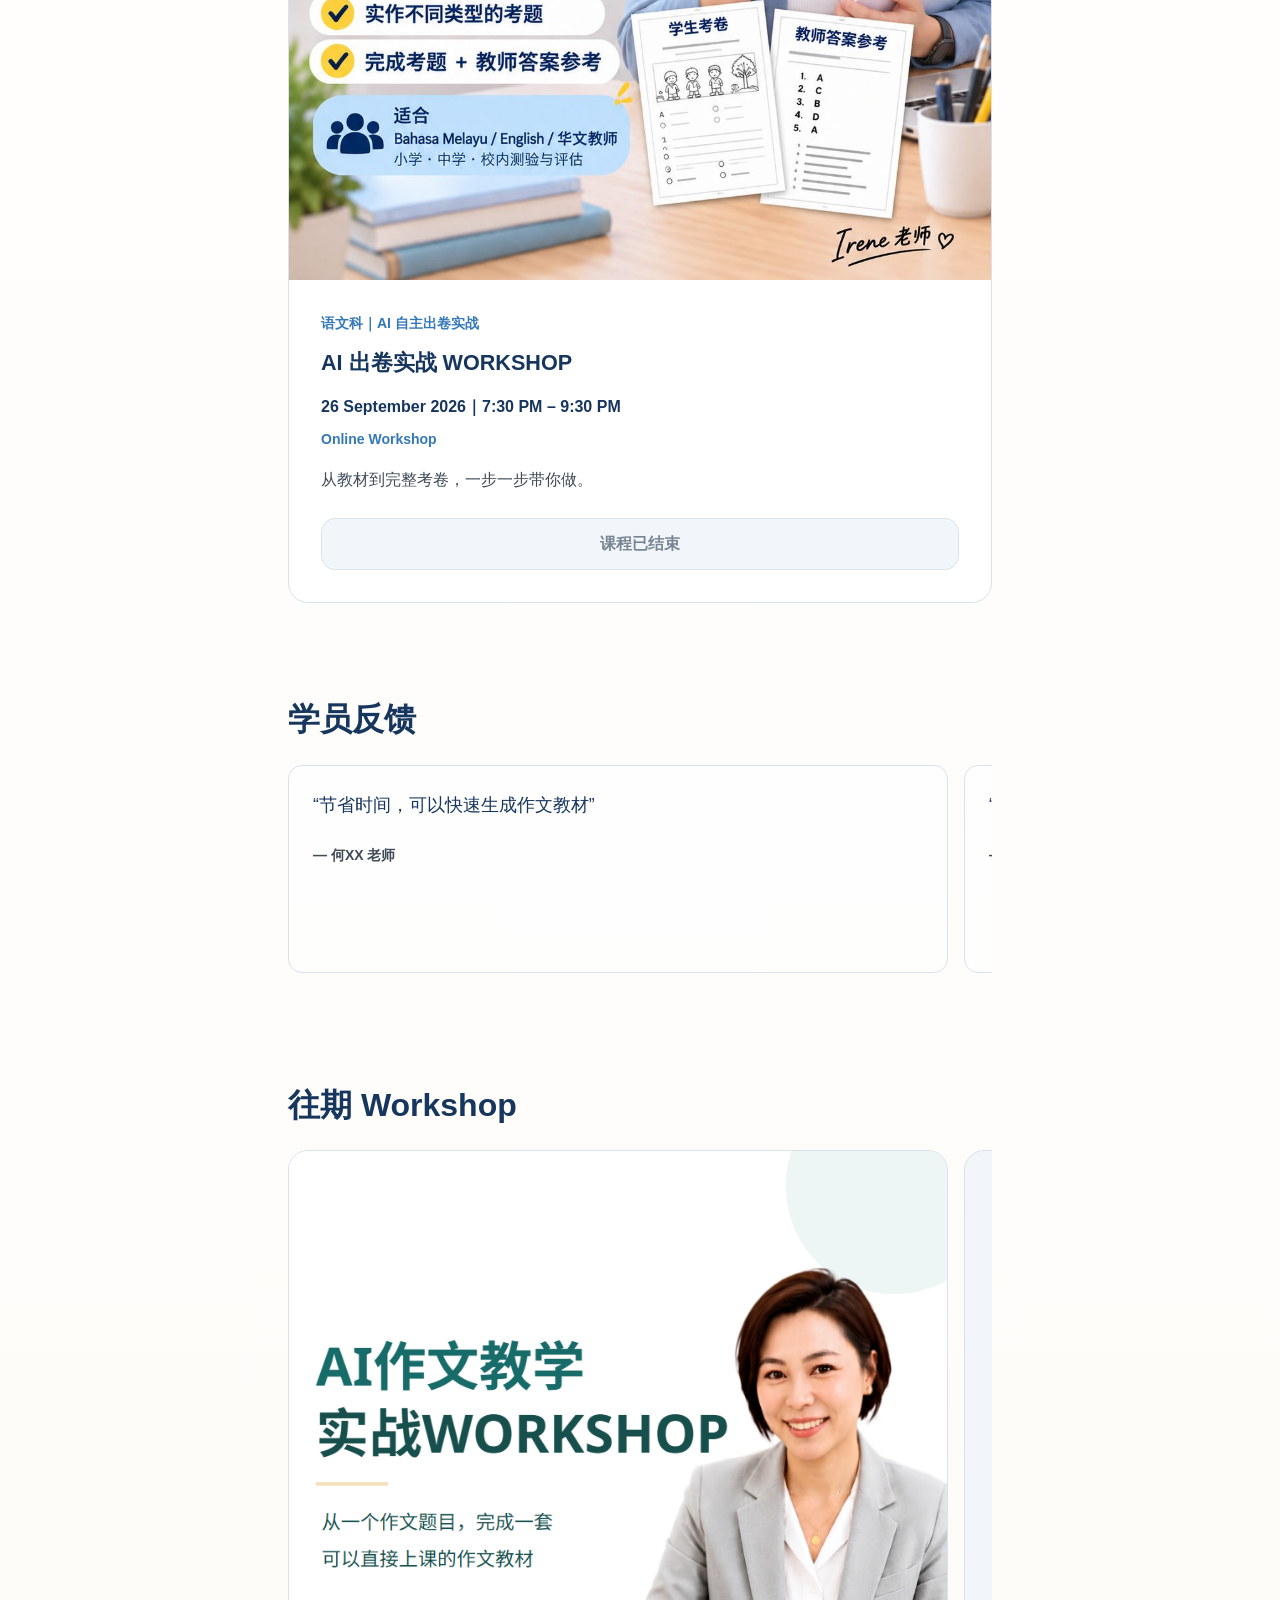
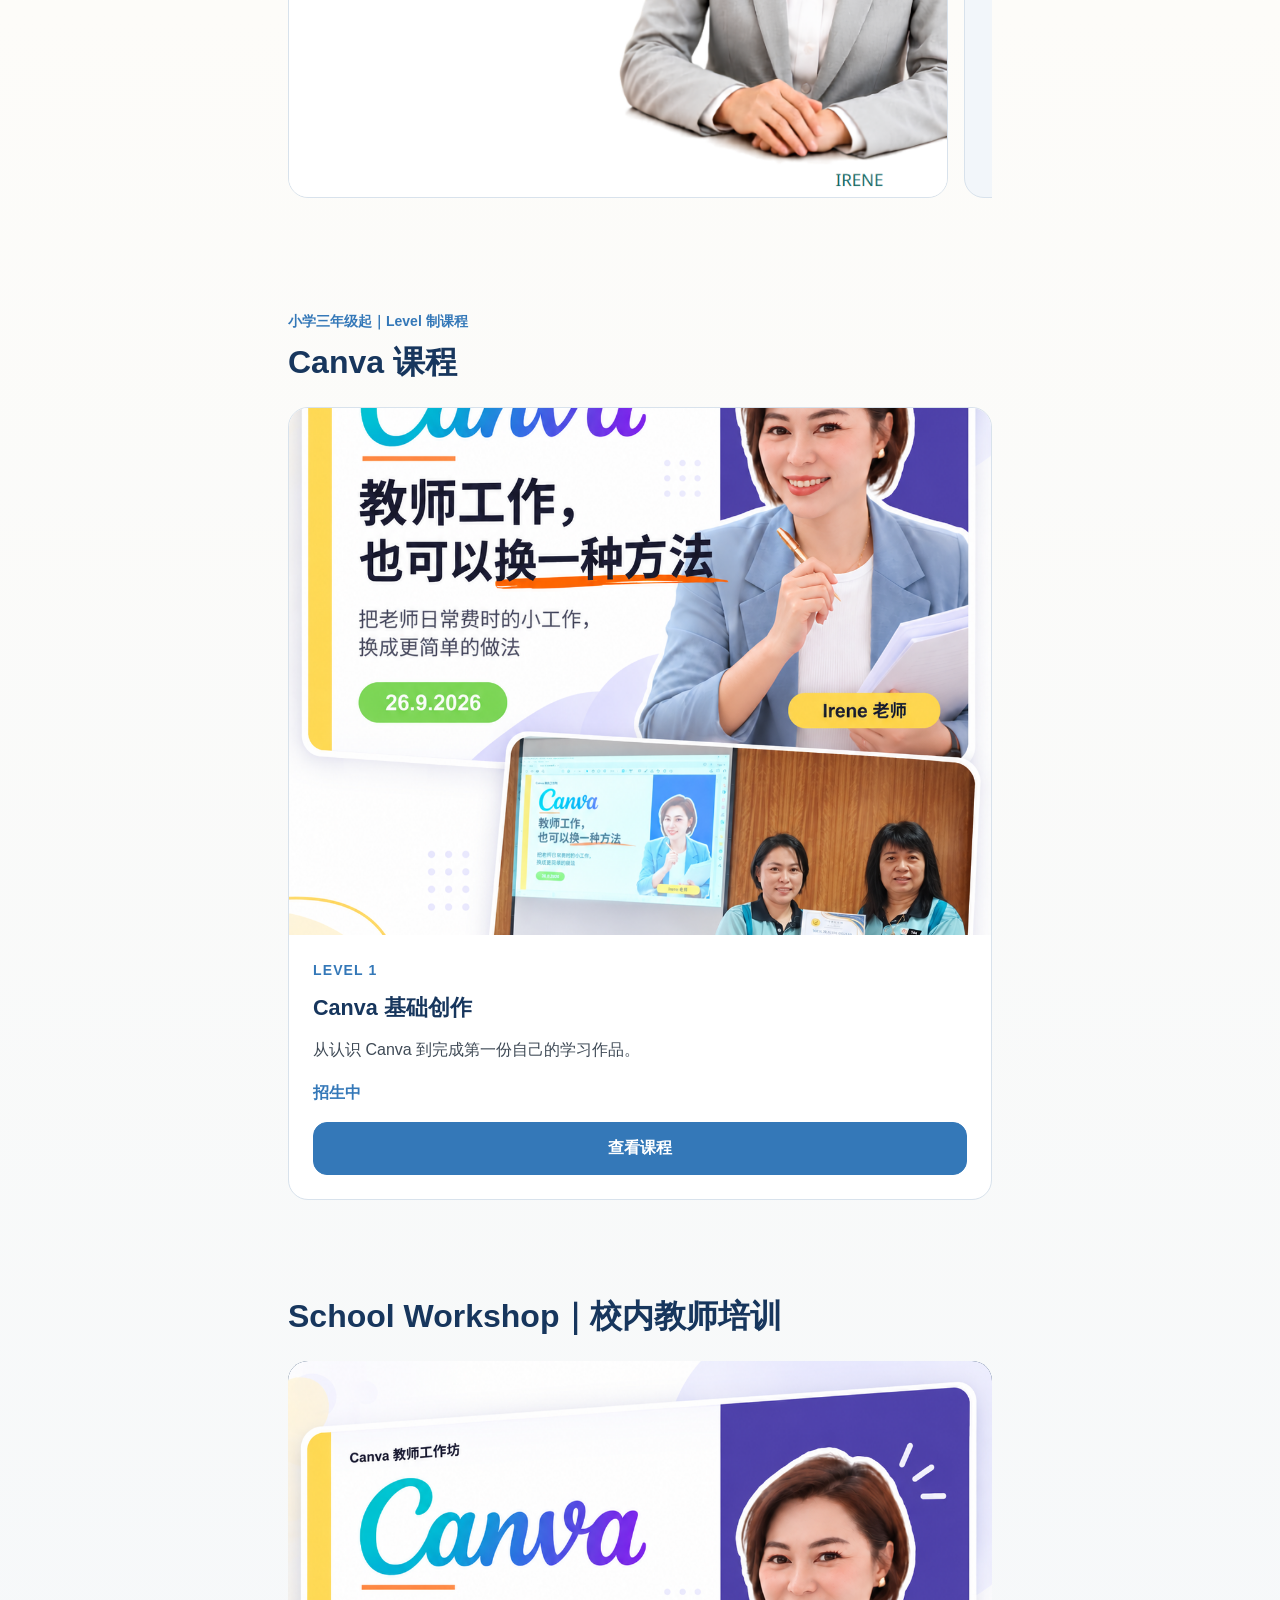
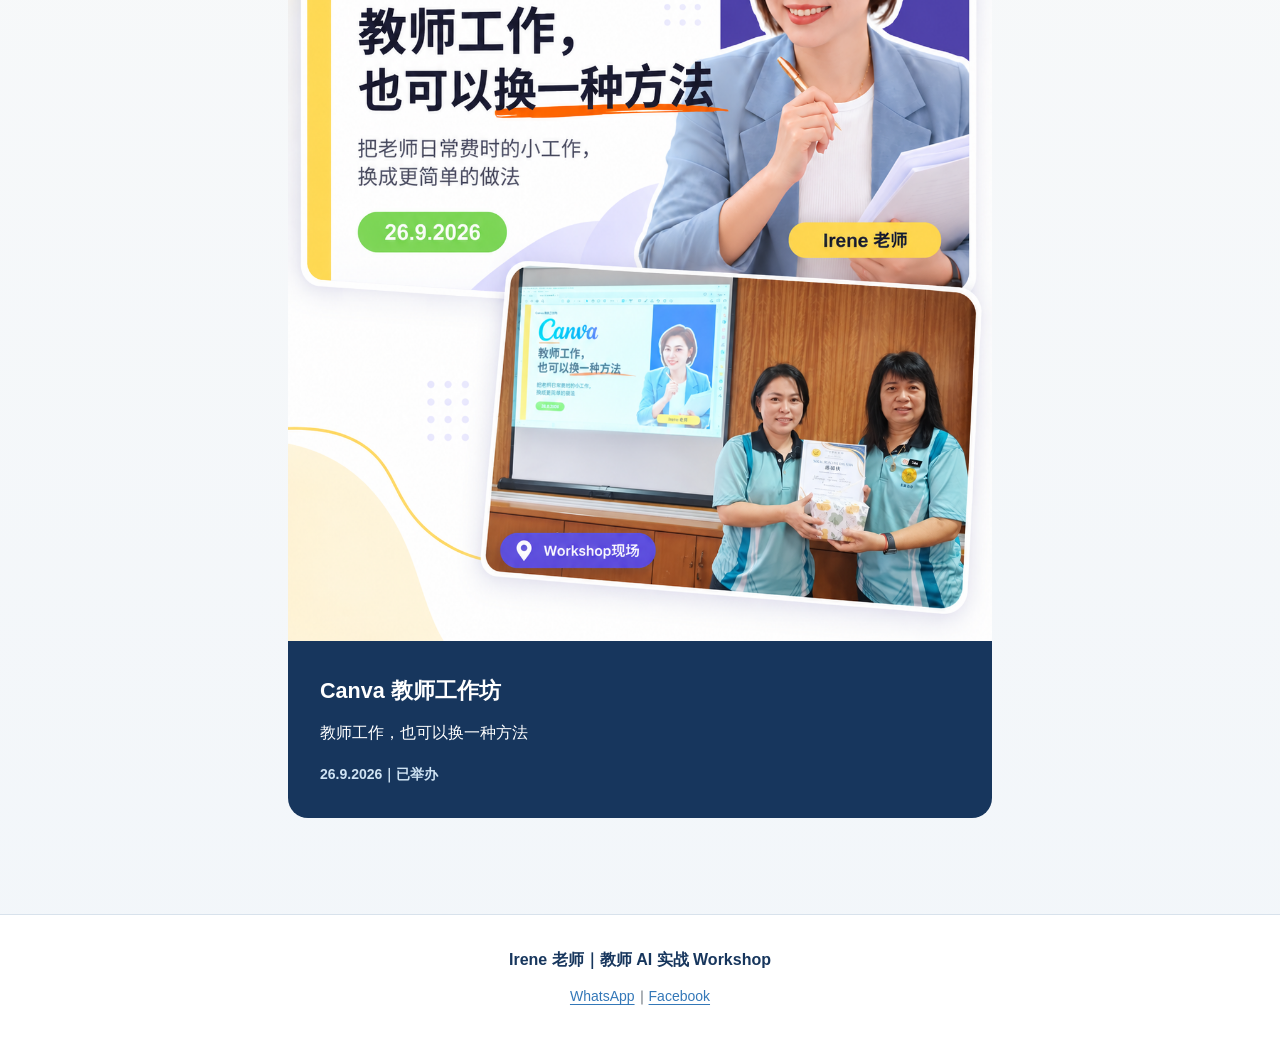
==== commit 70a8c937: "feat: add Canva Level 1 course" ====
--- a/index.html
+++ b/index.html
@@ -8,7 +8,7 @@
   <link rel="stylesheet" href="style.css?v=20260904-4">
   <script src="data.js?v=20260928-3" defer></script>
   <script src="registration.js?v=20260914-1" defer></script>
-  <script src="script.js?v=20260928-2" defer></script>
+  <script src="script.js?v=20260930-1" defer></script>
 </head>
 <body>
   <a class="skip-link" href="#main-content">跳至主要内容</a>
@@ -68,6 +68,12 @@
       <div class="workshop-slider" data-past-workshop-slider></div>
     </section>
 
+    <section class="section canva-courses" data-section="canva-courses" hidden>
+      <p class="section__eyebrow" data-canva-courses-subtitle></p>
+      <h2 class="section__title" data-canva-courses-title></h2>
+      <div data-canva-courses></div>
+    </section>
+
     <section class="section school-workshops" data-section="school-workshops" hidden>
       <h2 class="section__title">School Workshop｜校内教师培训</h2>
       <div data-school-workshops></div>
--- a/style.css
+++ b/style.css
@@ -655,6 +655,230 @@
   line-height: 1.45;
 }
 
+.section__eyebrow {
+  margin: 0 0 var(--space-1);
+  color: var(--color-accent);
+  font-size: var(--text-small);
+  font-weight: 700;
+}
+
+.canva-courses {
+  max-width: 44rem;
+  margin-inline: auto;
+}
+
+.canva-course-card {
+  overflow: hidden;
+  border: 1px solid var(--color-border);
+  border-radius: 1.25rem;
+  background: var(--color-surface);
+}
+
+.canva-course-card__image {
+  width: 100%;
+  aspect-ratio: 4 / 3;
+  object-fit: cover;
+}
+
+.canva-course-card__body {
+  padding: var(--space-4);
+}
+
+.canva-course-card__level,
+.canva-detail__level {
+  margin: 0;
+  color: var(--color-accent);
+  font-size: var(--text-small);
+  font-weight: 800;
+  letter-spacing: 0.08em;
+}
+
+.canva-course-card__title {
+  margin: var(--space-1) 0 0;
+  color: var(--color-heading);
+  font-size: 1.35rem;
+}
+
+.canva-course-card__summary {
+  margin: var(--space-2) 0 0;
+}
+
+.canva-course-card__status {
+  margin: var(--space-3) 0;
+  color: var(--color-accent);
+  font-weight: 700;
+}
+
+.canva-course-card__action {
+  width: 100%;
+  text-align: center;
+}
+
+.canva-detail-hero,
+.canva-detail-section,
+.canva-contact-cta {
+  max-width: 48rem;
+  margin-inline: auto;
+}
+
+.canva-detail-hero {
+  display: grid;
+  gap: var(--space-4);
+  padding-block: var(--space-4);
+}
+
+.canva-detail-hero h1 {
+  margin: var(--space-1) 0 0;
+  color: var(--color-heading);
+  font-size: clamp(2rem, 8vw, 3rem);
+  line-height: 1.2;
+}
+
+.canva-detail__status {
+  display: inline-flex;
+  width: fit-content;
+  margin: var(--space-3) 0 0;
+  padding: var(--space-1) var(--space-2);
+  border-radius: 999px;
+  background: var(--color-surface-soft);
+  color: var(--color-accent);
+  font-weight: 700;
+}
+
+.canva-detail__intro {
+  margin-block: var(--space-3) 0;
+}
+
+.canva-detail__poster {
+  overflow: hidden;
+  border-radius: 1.25rem;
+  background: var(--color-surface-soft);
+}
+
+.canva-detail__poster img {
+  width: 100%;
+}
+
+.canva-detail-section {
+  margin-block-start: var(--space-6);
+}
+
+.canva-detail-section h2,
+.canva-contact-cta h2 {
+  margin: 0 0 var(--space-3);
+  color: var(--color-heading);
+  font-size: 1.45rem;
+}
+
+.canva-info-grid {
+  display: grid;
+  grid-template-columns: repeat(2, minmax(0, 1fr));
+  gap: 1px;
+  overflow: hidden;
+  border: 1px solid var(--color-border);
+  border-radius: var(--radius-medium);
+  background: var(--color-border);
+}
+
+.canva-info-grid > div {
+  padding: var(--space-3);
+  background: var(--color-surface);
+}
+
+.canva-info-grid dt {
+  color: var(--color-text);
+  font-size: var(--text-small);
+}
+
+.canva-info-grid dd {
+  margin: 0.2rem 0 0;
+  color: var(--color-heading);
+  font-weight: 700;
+}
+
+.canva-module-list {
+  display: grid;
+  gap: var(--space-2);
+  padding: 0;
+  list-style: none;
+}
+
+.canva-module-list li {
+  display: grid;
+  gap: 0.15rem;
+  padding: var(--space-3);
+  border-left: 0.25rem solid var(--color-accent);
+  background: var(--color-surface-soft);
+}
+
+.canva-module-list strong { color: var(--color-heading); }
+
+.canva-works-grid {
+  display: grid;
+  grid-template-columns: repeat(2, minmax(0, 1fr));
+  gap: var(--space-2);
+}
+
+.canva-works-grid figure {
+  margin: 0;
+  overflow: hidden;
+  border-radius: var(--radius-medium);
+  background: var(--color-surface-soft);
+}
+
+.canva-works-grid img { width: 100%; }
+
+.canva-empty-note {
+  margin: 0;
+  padding: var(--space-4);
+  border-radius: var(--radius-medium);
+  background: var(--color-surface-soft);
+  color: var(--color-text);
+}
+
+.canva-faq-list {
+  display: grid;
+  gap: var(--space-2);
+}
+
+.canva-faq-list details {
+  padding: var(--space-3);
+  border: 1px solid var(--color-border);
+  border-radius: var(--radius-medium);
+  background: var(--color-surface);
+}
+
+.canva-faq-list summary {
+  cursor: pointer;
+  color: var(--color-heading);
+  font-weight: 700;
+}
+
+.canva-faq-list p { margin: var(--space-2) 0 0; }
+
+.canva-contact-cta {
+  margin-block: var(--space-6);
+  padding: var(--space-5);
+  border-radius: var(--radius-medium);
+  background: var(--color-surface-soft);
+  text-align: center;
+}
+
+.floating-whatsapp {
+  position: fixed;
+  z-index: 4;
+  right: var(--space-3);
+  bottom: var(--space-3);
+  padding: 0.55rem 0.85rem;
+  border-radius: 999px;
+  background: #198754;
+  color: #fff;
+  font-size: var(--text-small);
+  font-weight: 700;
+  text-decoration: none;
+  box-shadow: 0 0.25rem 0.75rem rgb(0 0 0 / 12%);
+}
+
 .workshop-intro__supporting-claim {
   max-width: 34rem;
   margin: var(--space-2) 0 0;
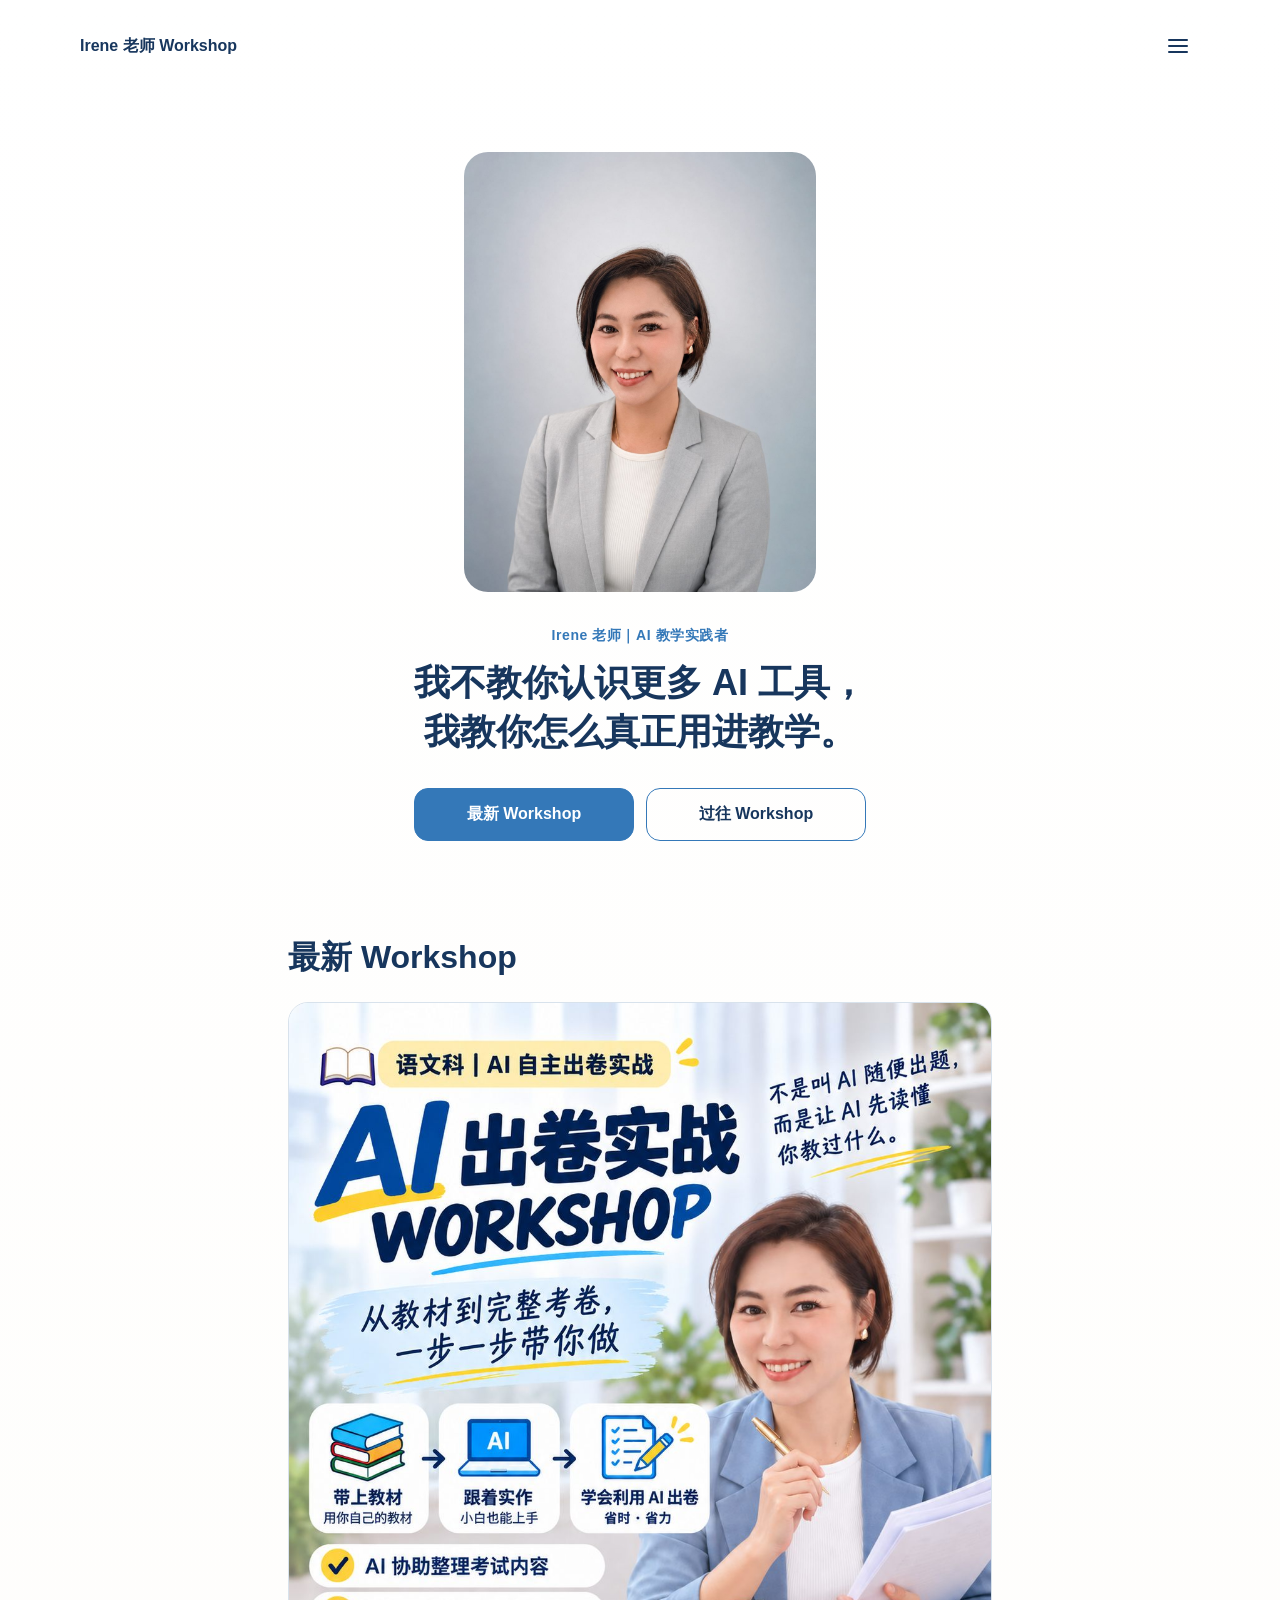
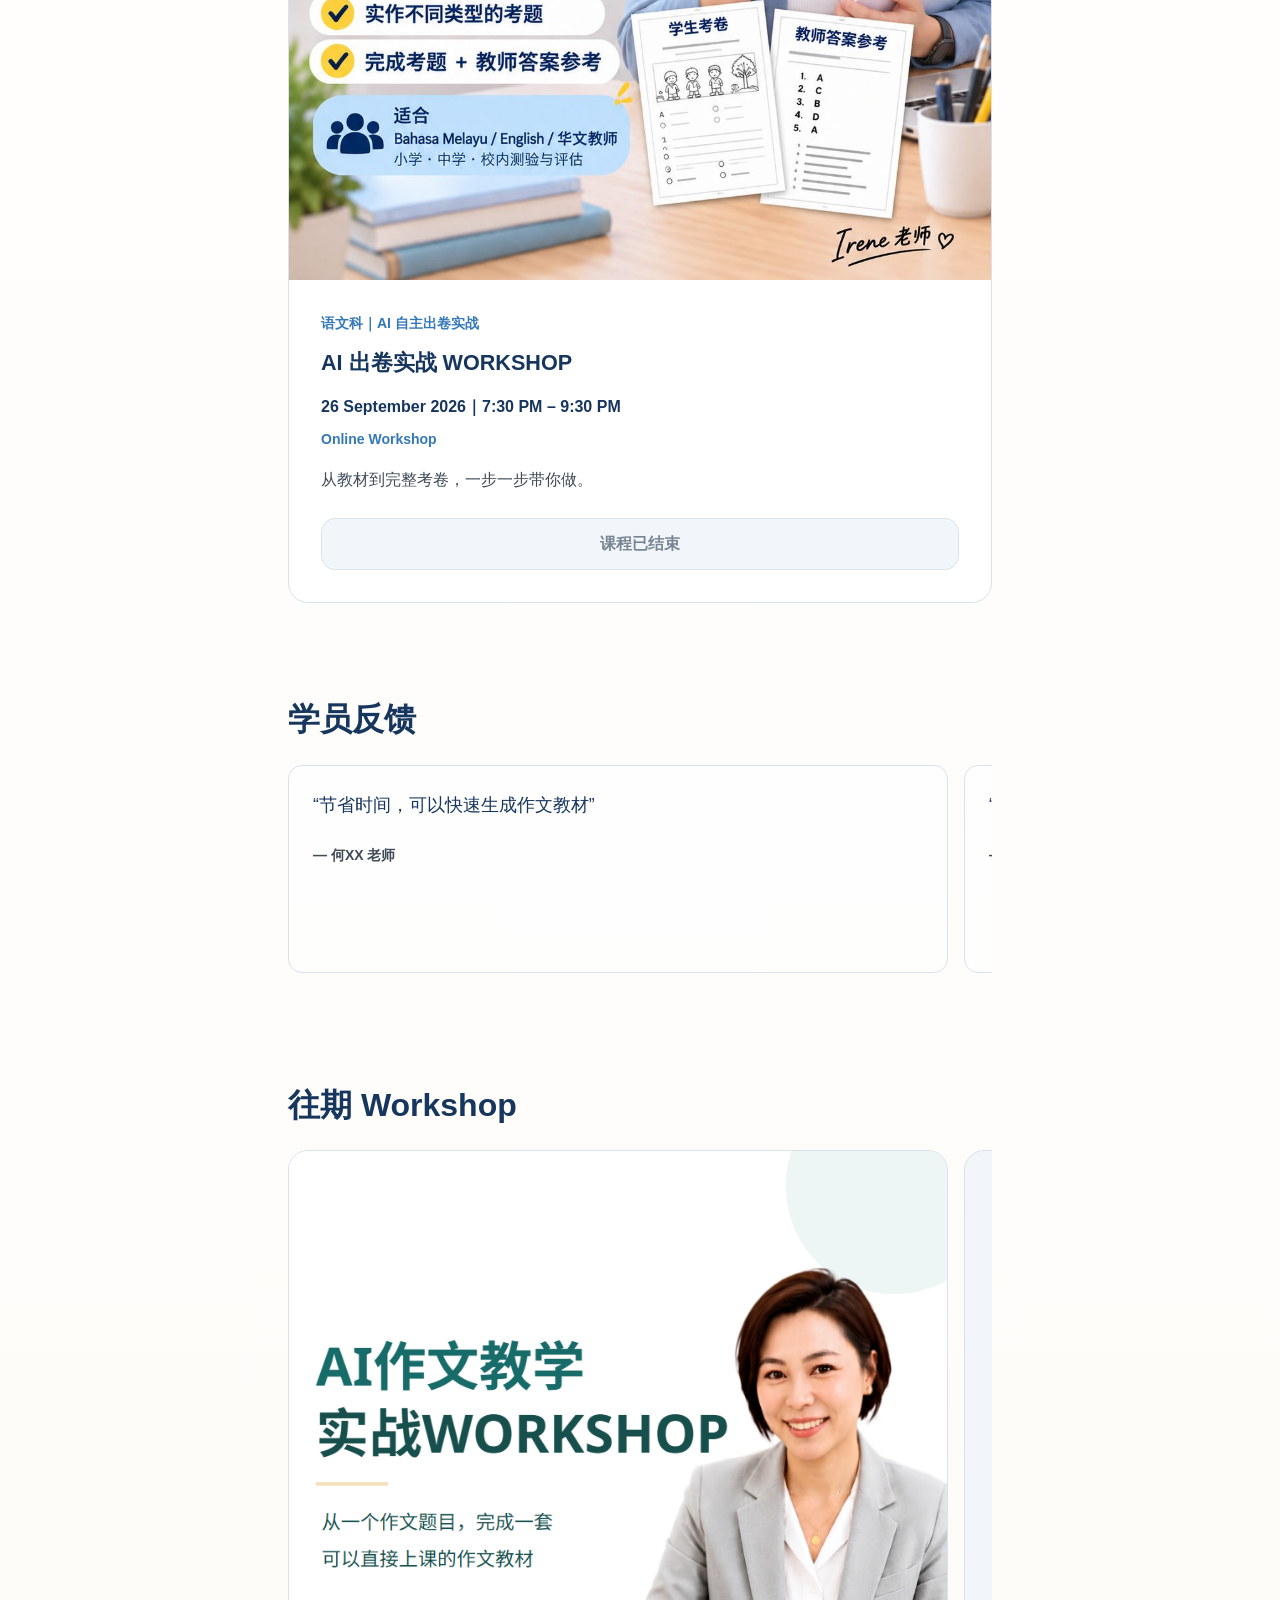
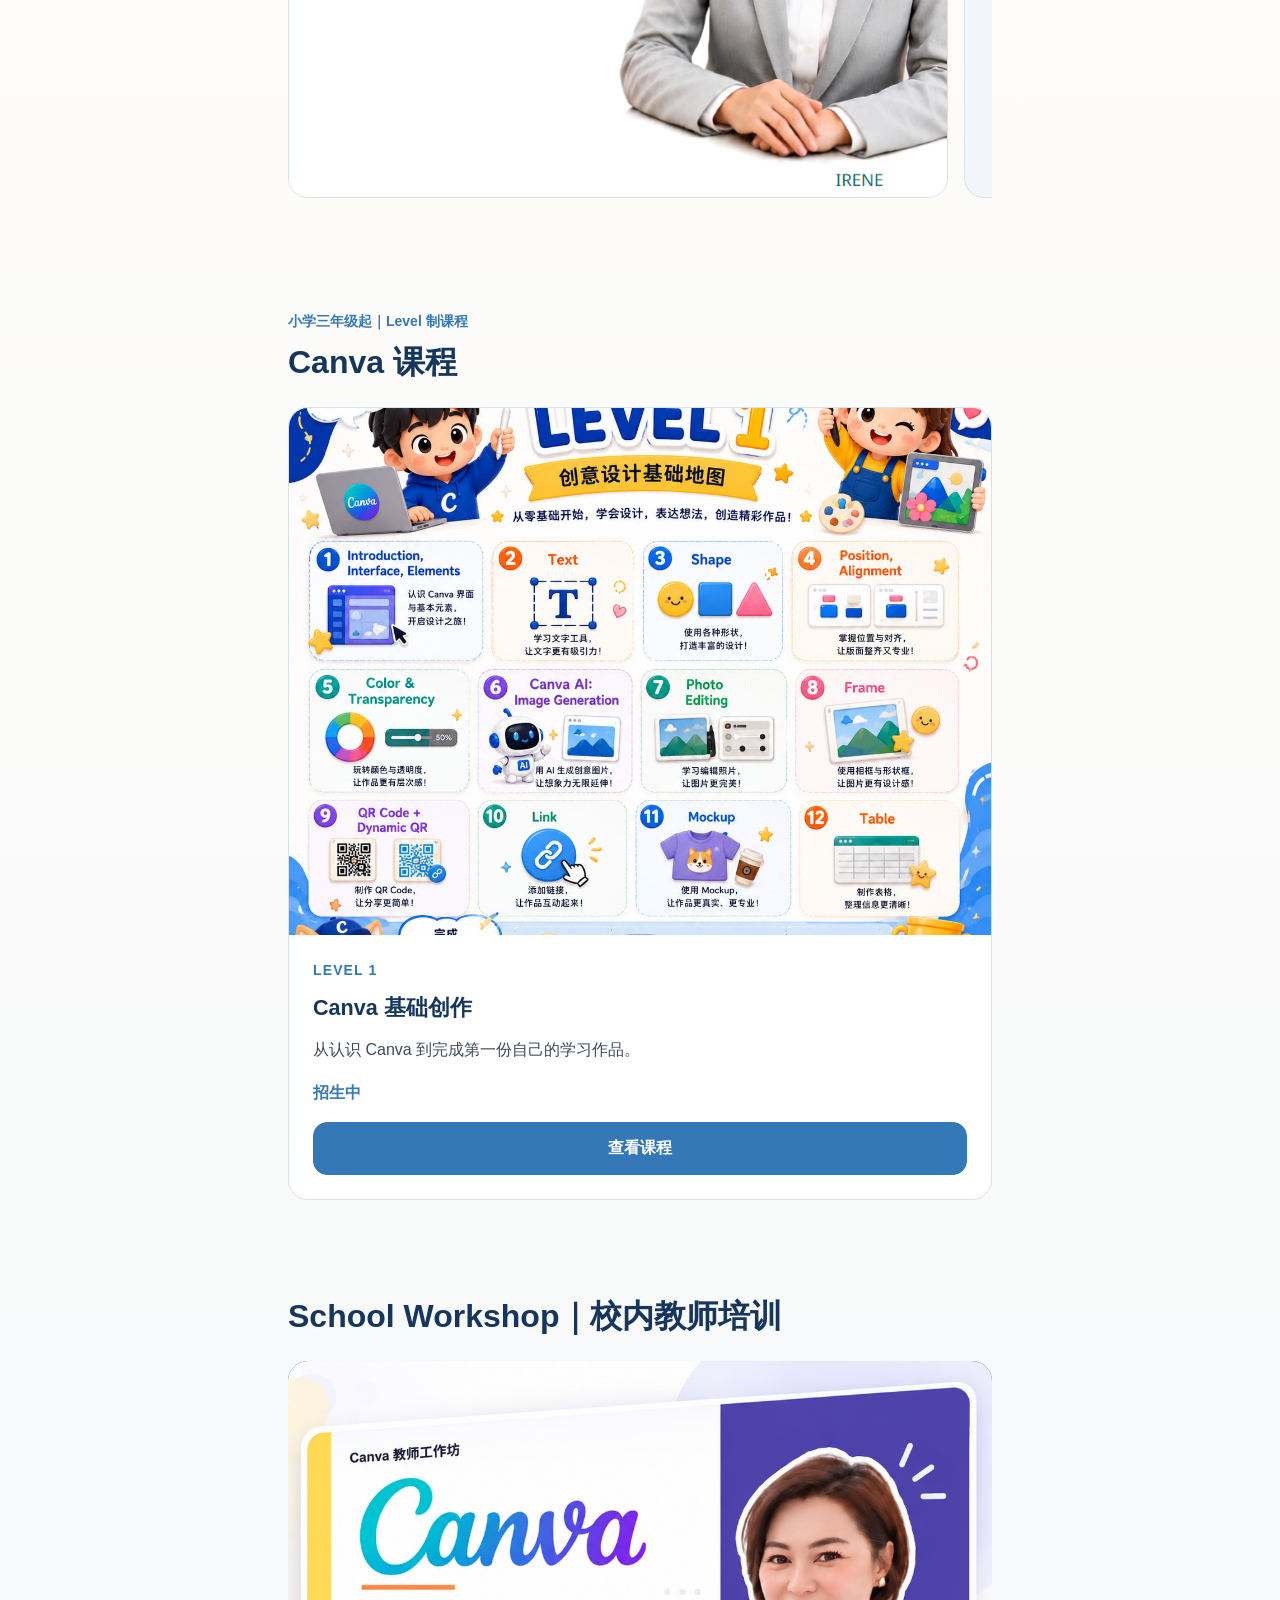
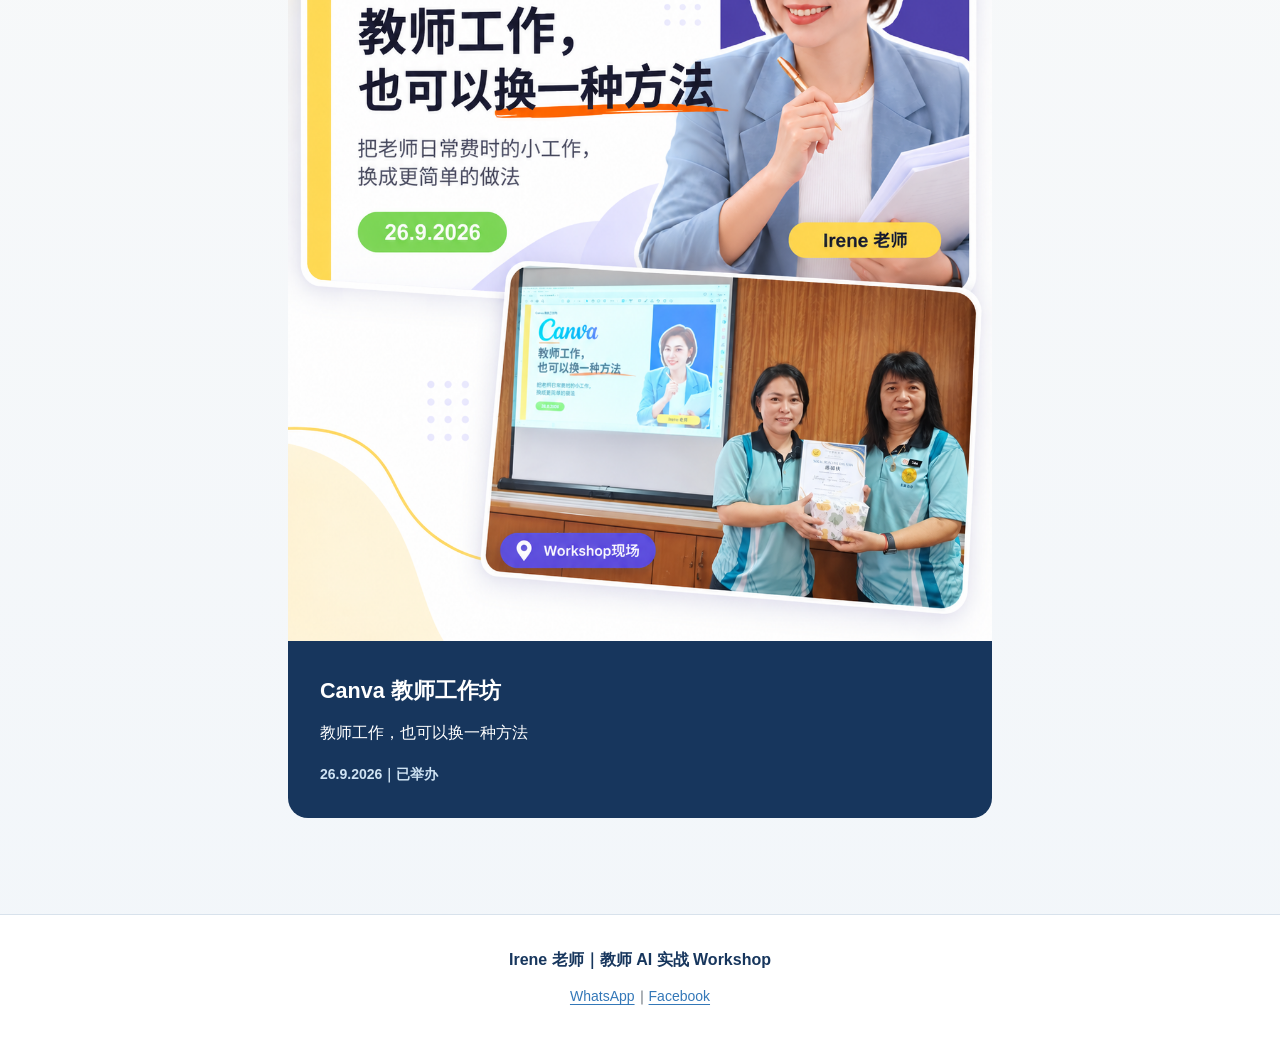
==== commit e08ffbe3: "content: update Canva Level 1 course details" ====
--- a/index.html
+++ b/index.html
@@ -6,7 +6,7 @@
   <meta name="description" content="Irene 老师 Workshop 网站">
   <title>Irene 老师 Workshop</title>
   <link rel="stylesheet" href="style.css?v=20260904-4">
-  <script src="data.js?v=20260928-3" defer></script>
+  <script src="data.js?v=20260930-4" defer></script>
   <script src="registration.js?v=20260914-1" defer></script>
   <script src="script.js?v=20260930-1" defer></script>
 </head>
--- a/style.css
+++ b/style.css
@@ -803,6 +803,18 @@
   list-style: none;
 }
 
+.canva-outline-card {
+  margin-block-end: var(--space-3);
+  overflow: hidden;
+  border: 1px solid var(--color-border);
+  border-radius: var(--radius-medium);
+  background: var(--color-surface);
+}
+
+.canva-outline-card img {
+  width: 100%;
+}
+
 .canva-module-list li {
   display: grid;
   gap: 0.15rem;
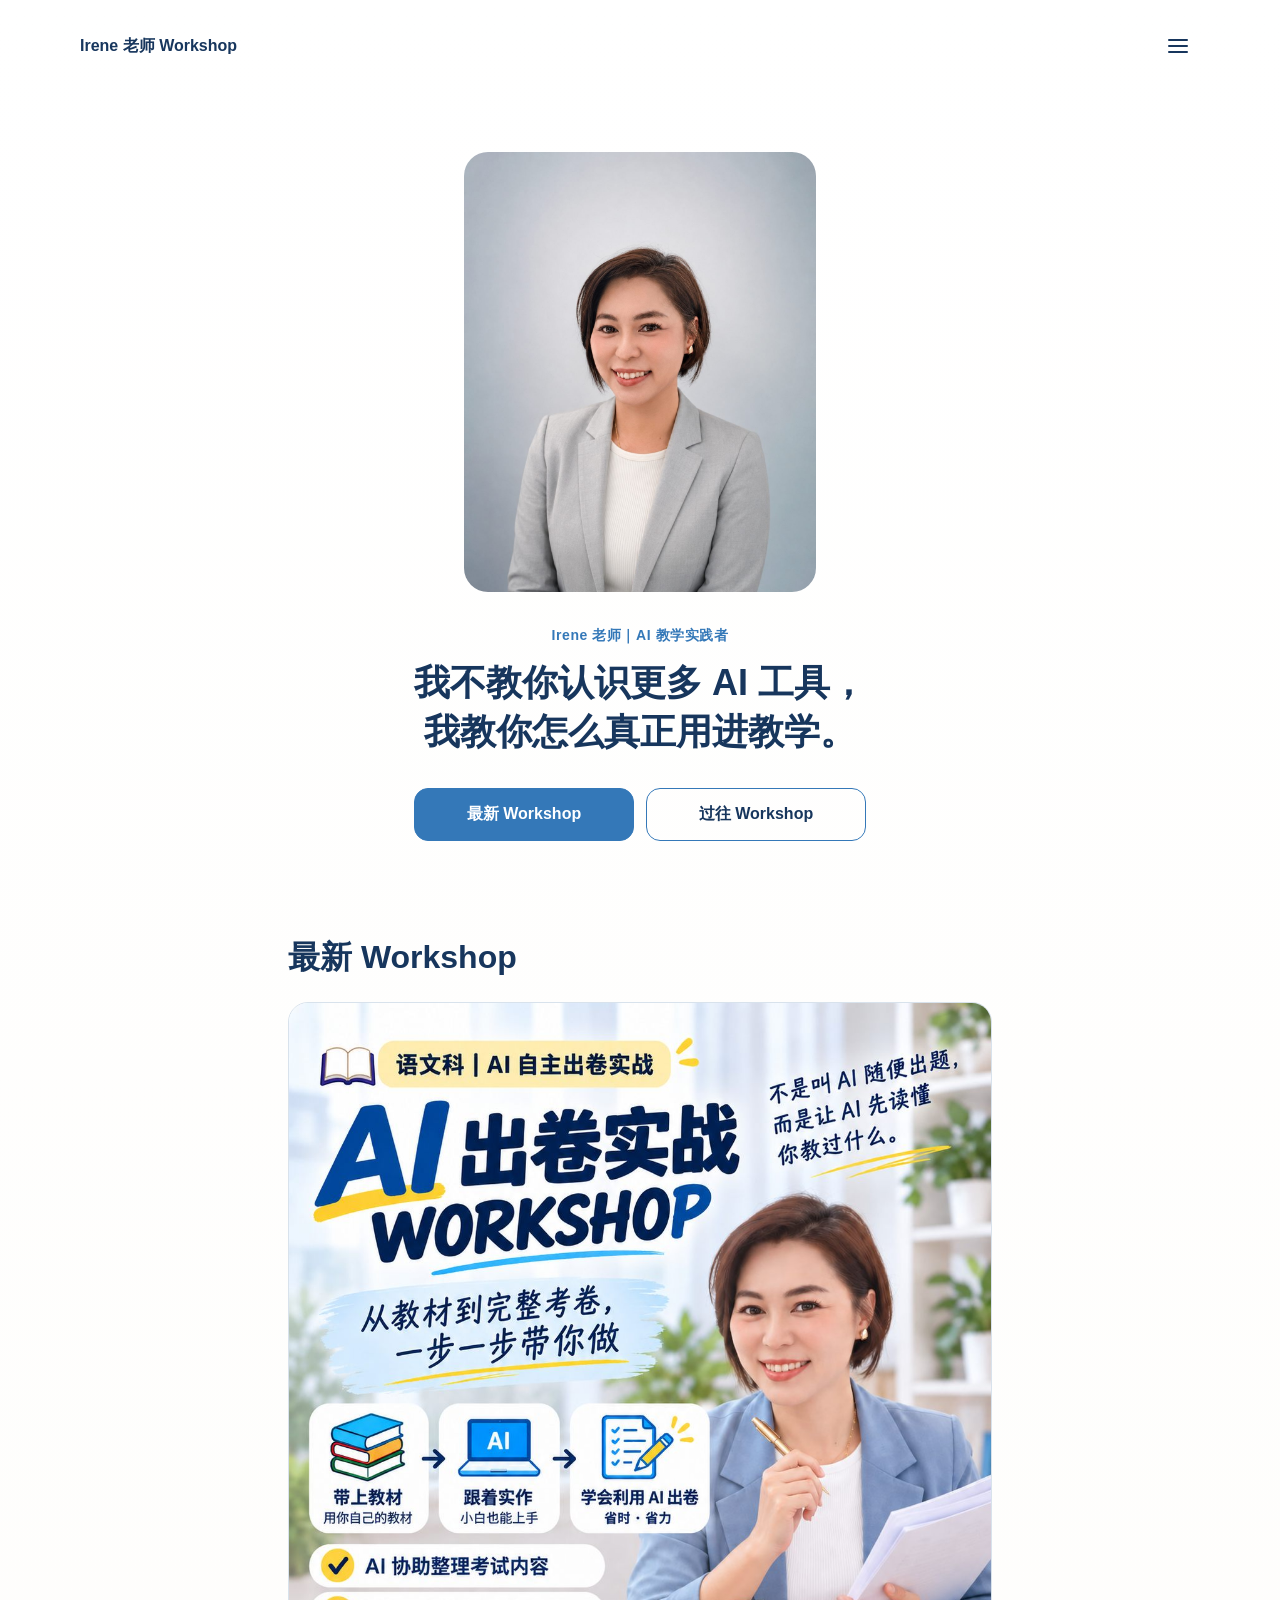
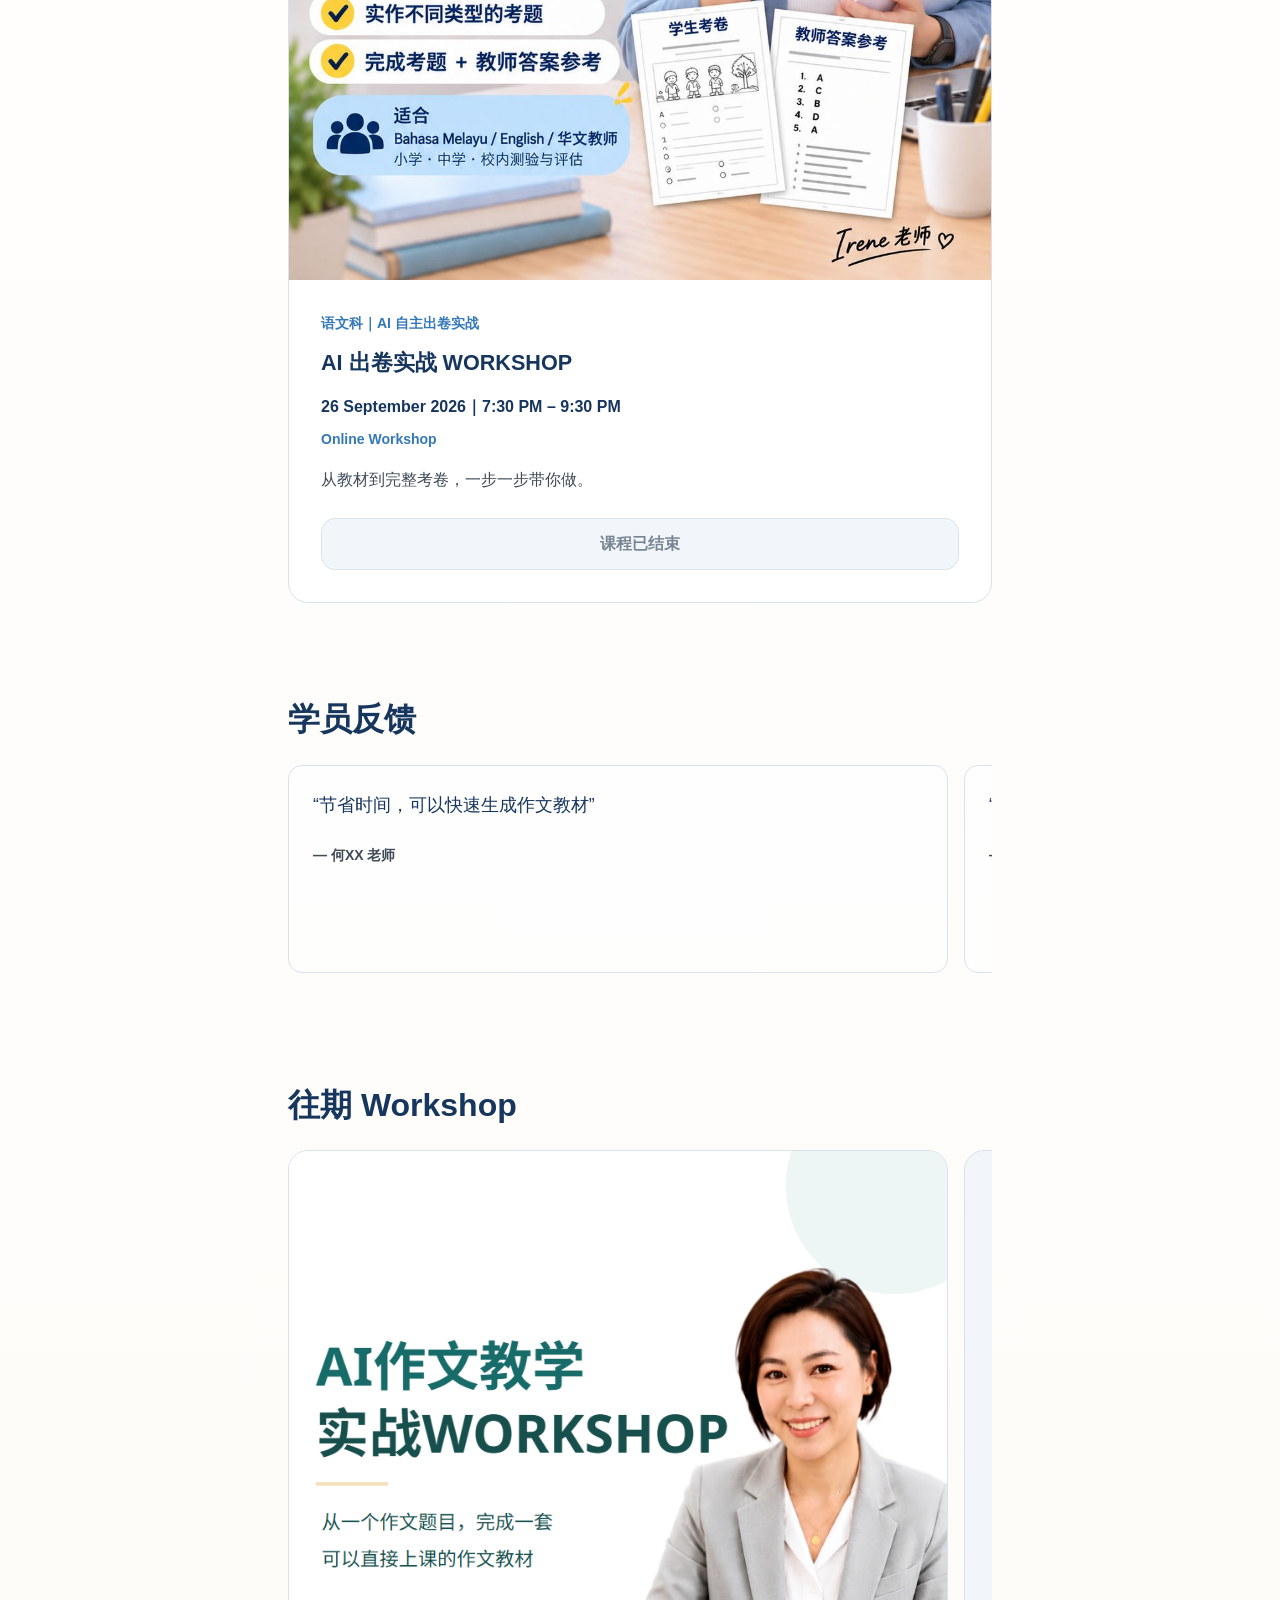
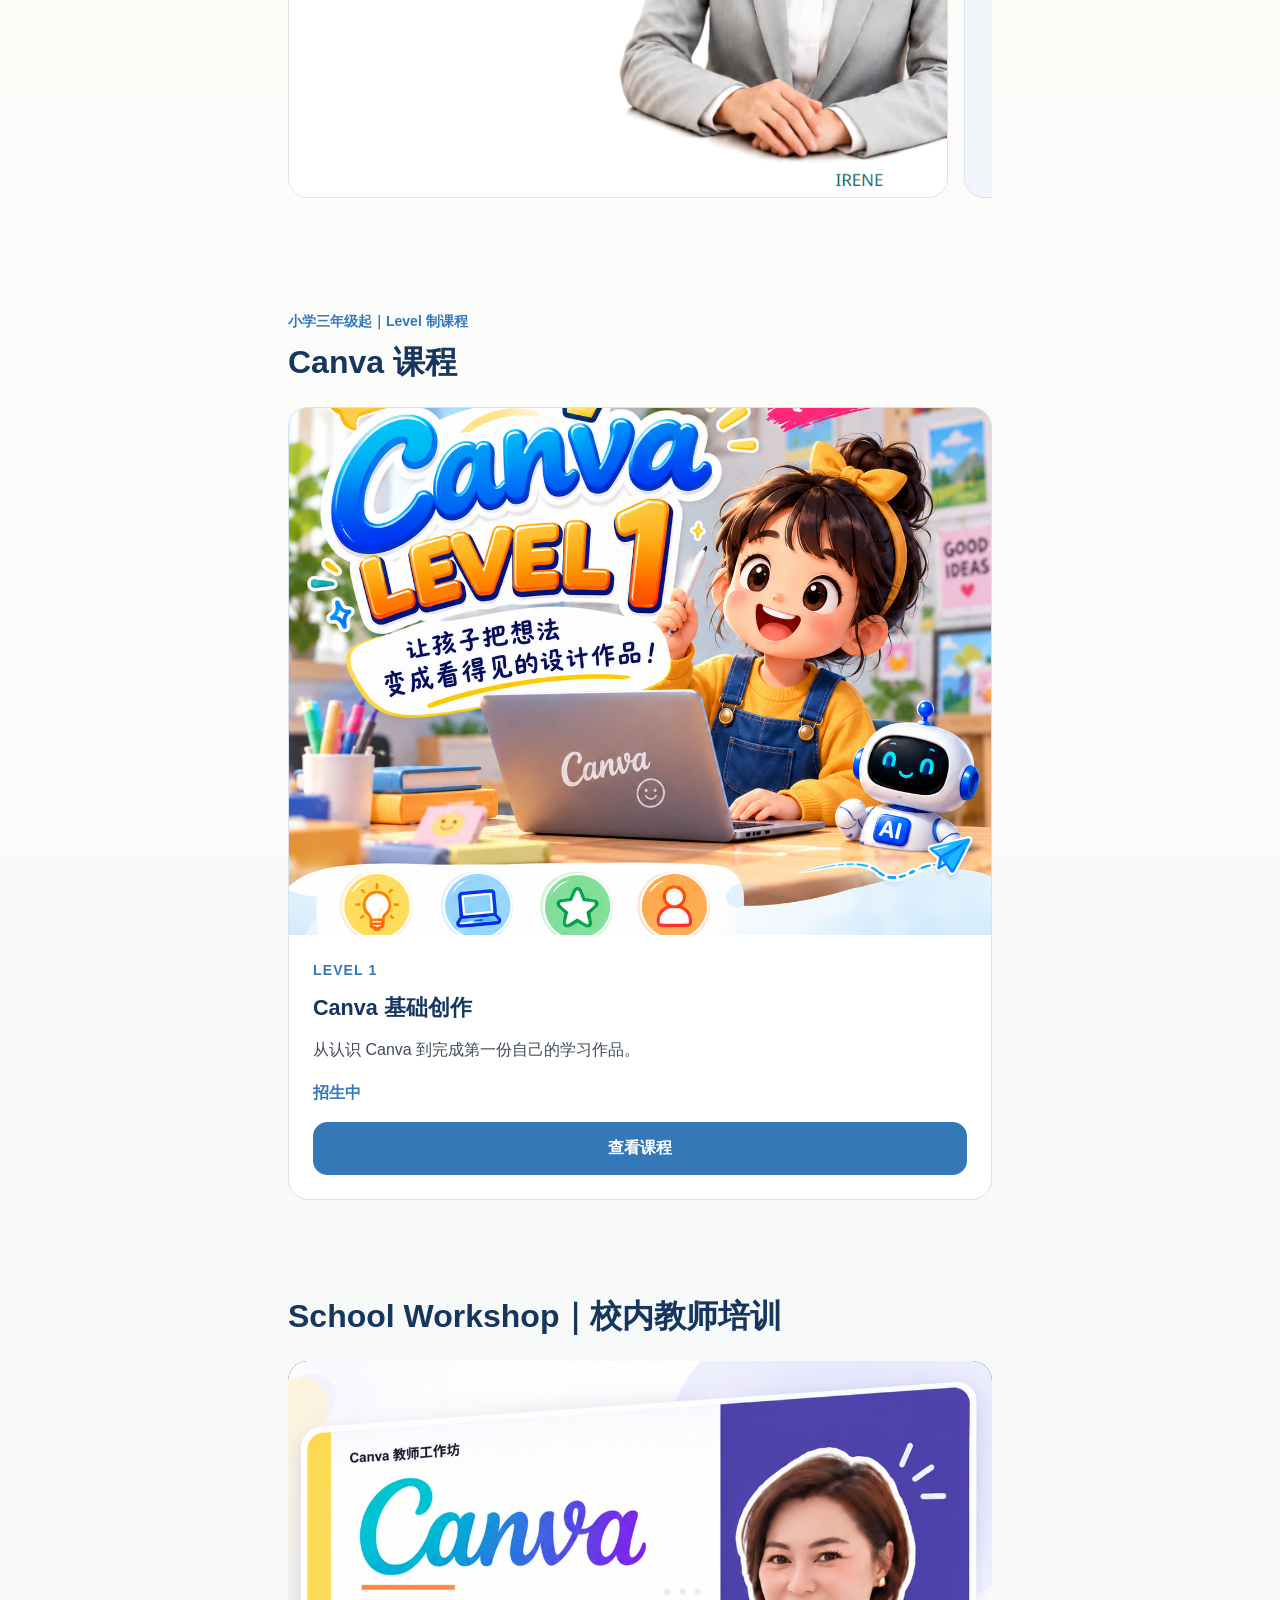
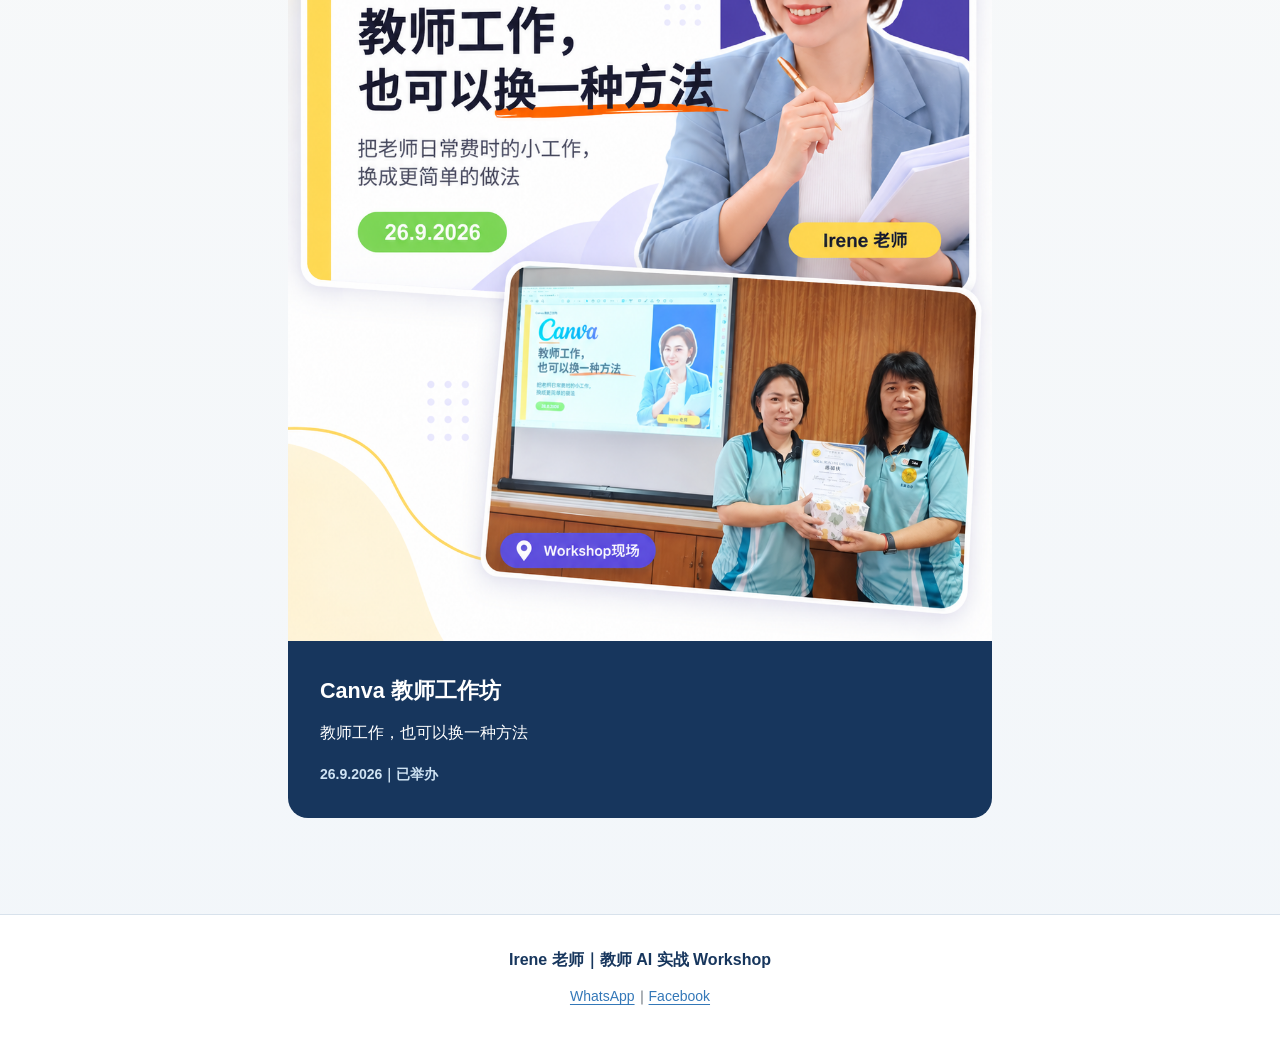
==== commit 2ba0c9f5: "content: update Canva Level 1 cover" ====
--- a/index.html
+++ b/index.html
@@ -6,7 +6,7 @@
   <meta name="description" content="Irene 老师 Workshop 网站">
   <title>Irene 老师 Workshop</title>
   <link rel="stylesheet" href="style.css?v=20260904-4">
-  <script src="data.js?v=20260930-4" defer></script>
+  <script src="data.js?v=20260930-5" defer></script>
   <script src="registration.js?v=20260914-1" defer></script>
   <script src="script.js?v=20260930-1" defer></script>
 </head>
